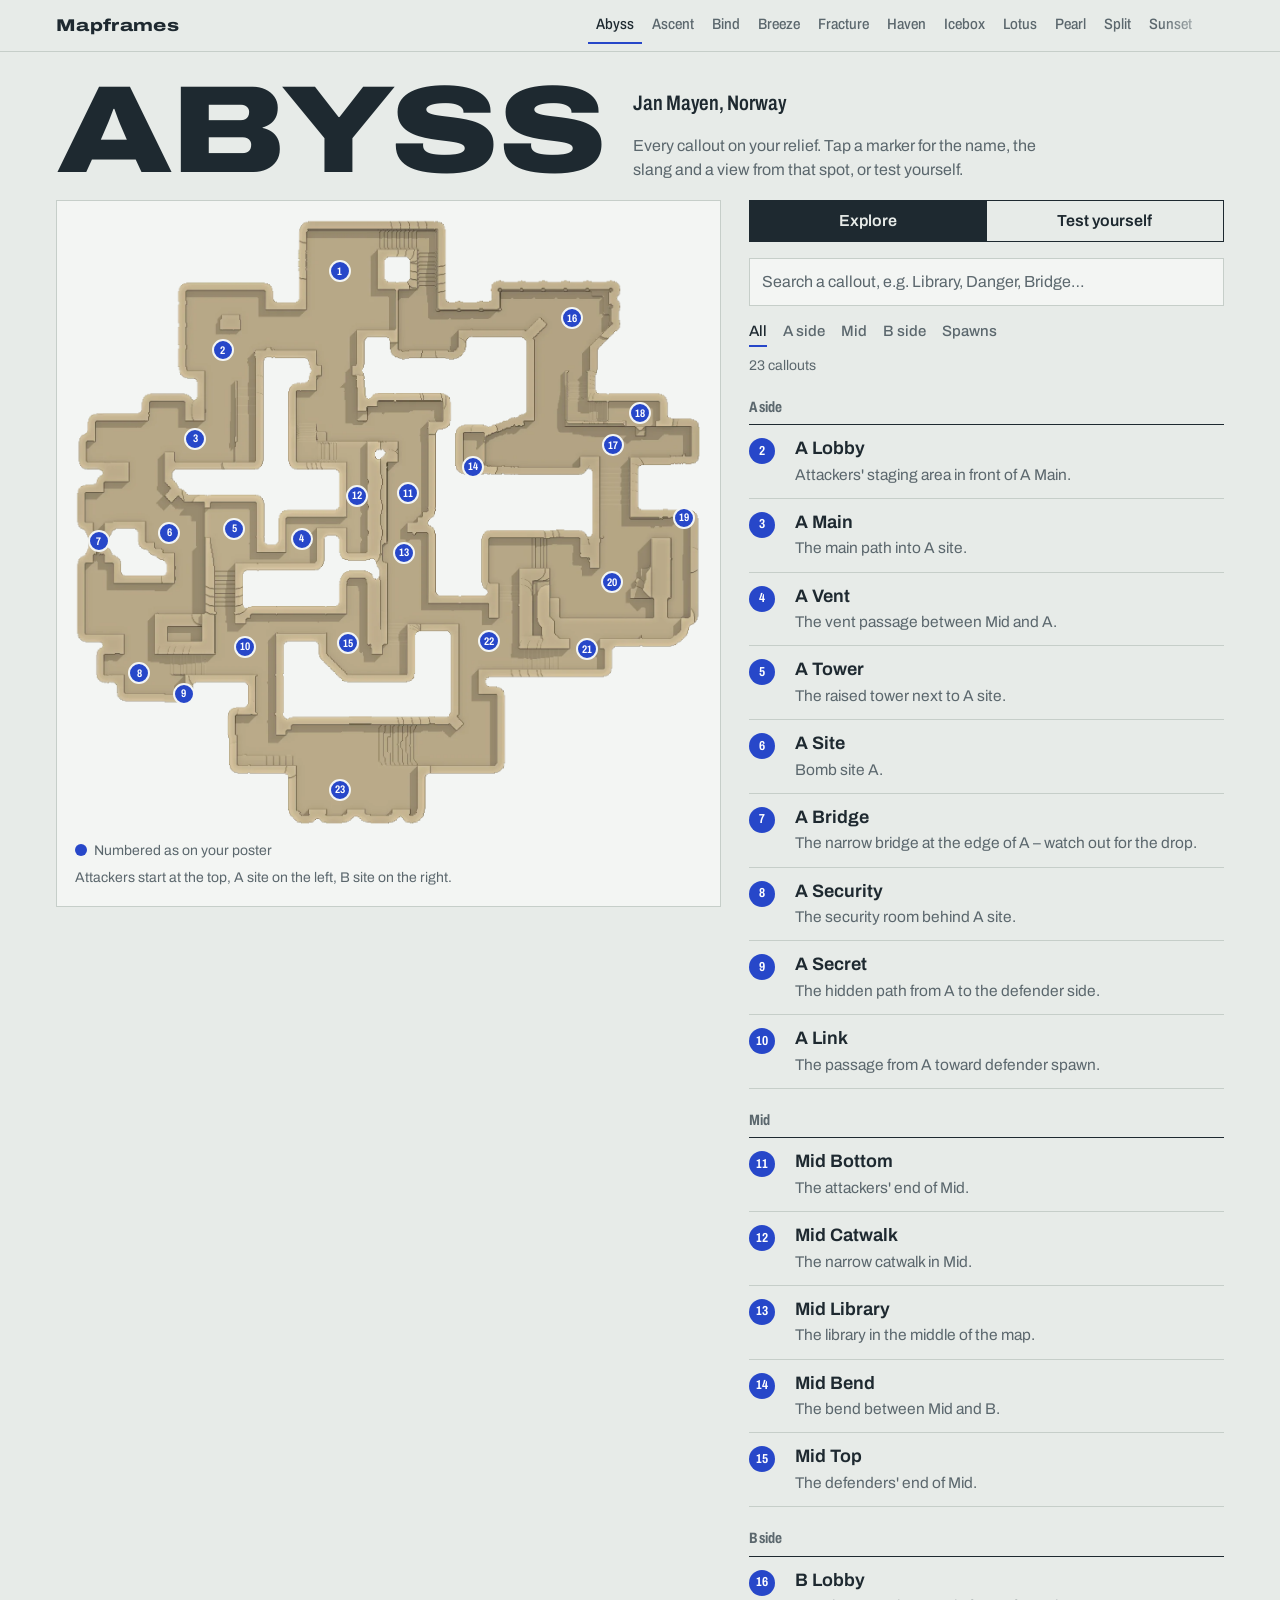
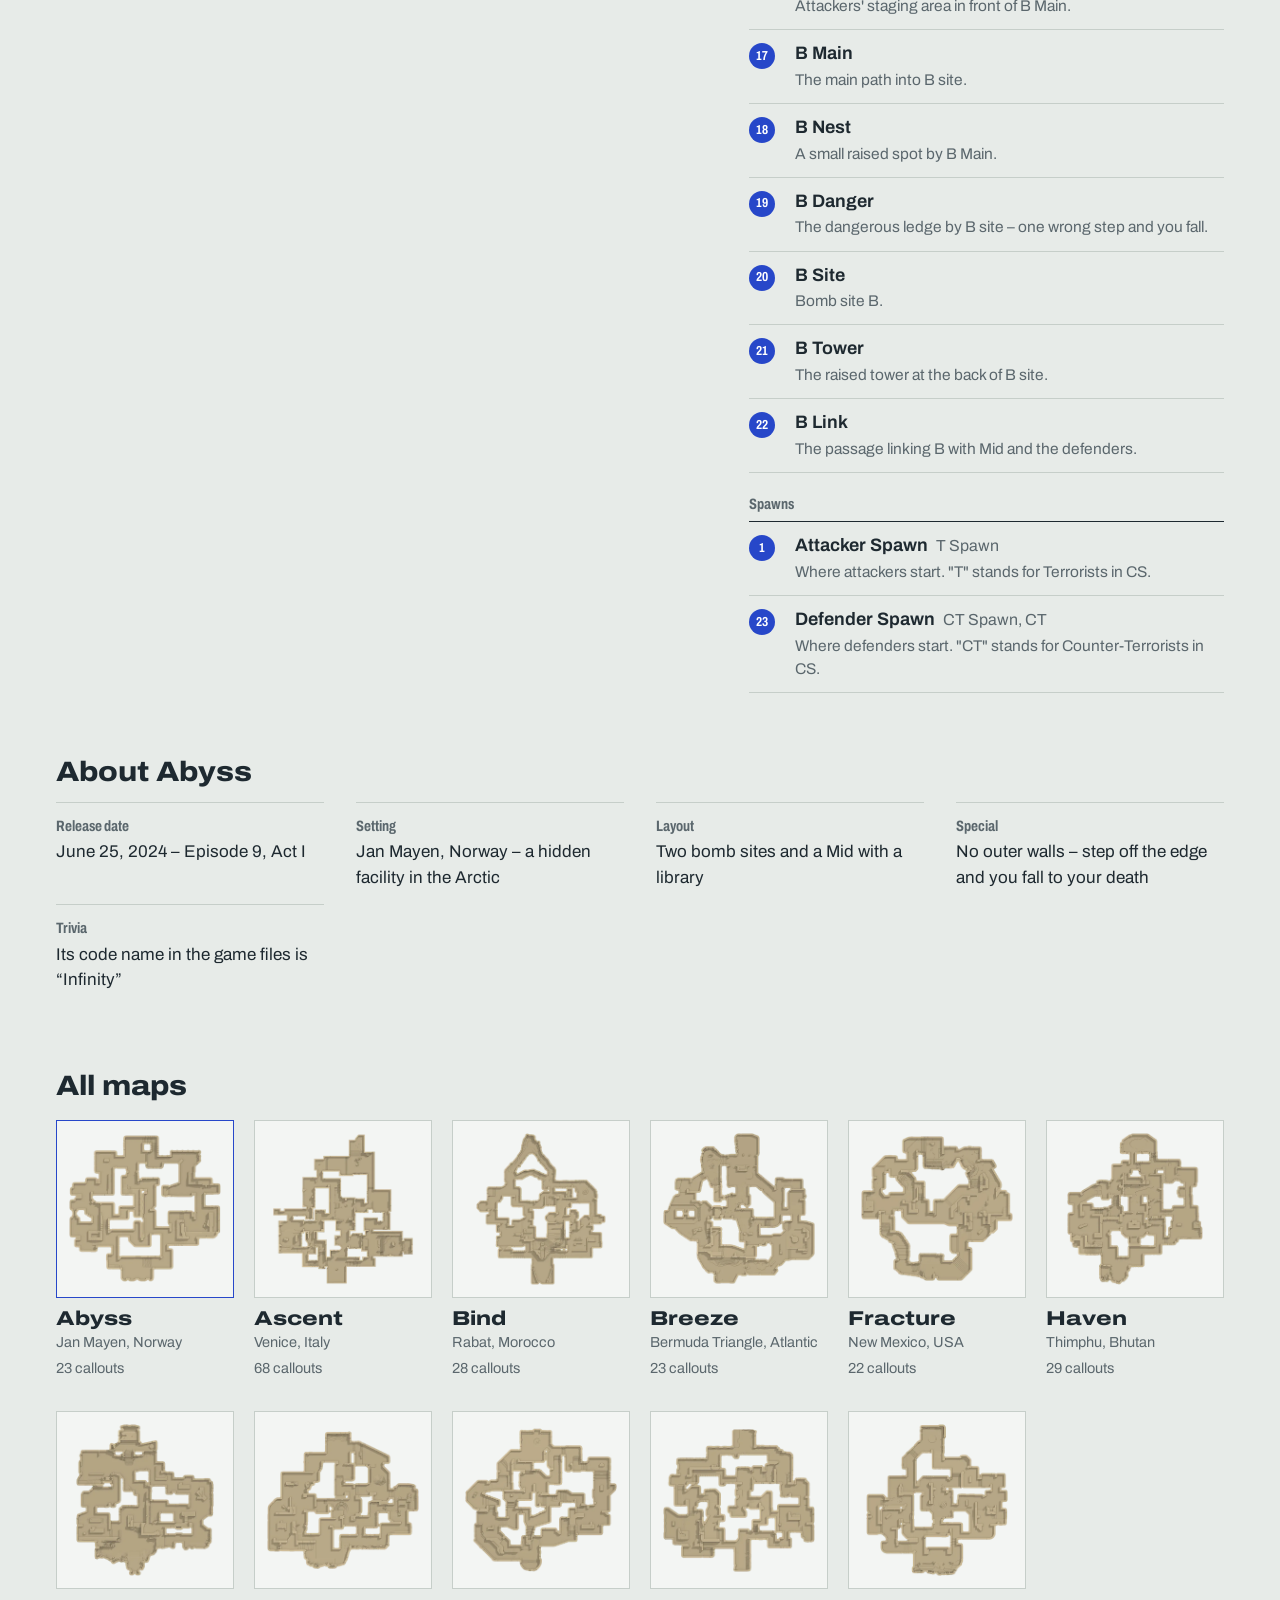
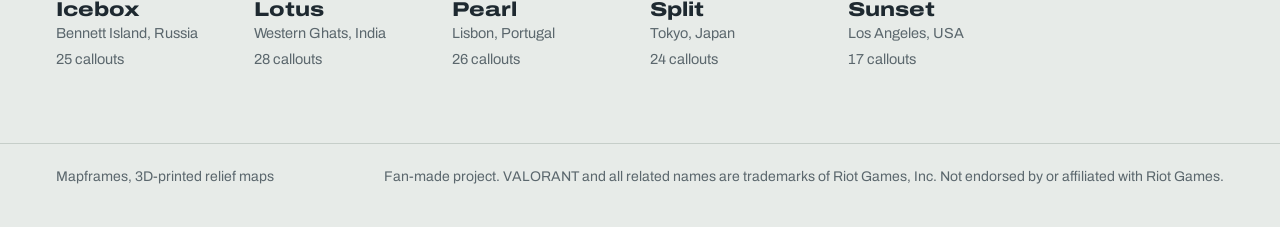
==== abyss/index.html @ 6ae39a33 "Redesign site: lit relief renders, numbered markers, test-yourself quiz, self-hosted font Co-Authore" ====
<!doctype html>
<html lang="en">
<head>
<meta charset="utf-8">
<meta name="viewport" content="width=device-width,initial-scale=1">
<title>Abyss callouts – Mapframes</title>
<meta name="description" content="Every Abyss callout on your relief map: official names, player slang, where each spot is, and a quiz to test yourself.">
<meta name="theme-color" content="#e7ebe8" media="(prefers-color-scheme: light)">
<meta name="theme-color" content="#131b20" media="(prefers-color-scheme: dark)">
<link rel="preload" href="../assets/archivo.woff2" as="font" type="font/woff2" crossorigin>
<link rel="stylesheet" href="../assets/site.css">
</head>
<body><header class="bar"><div class="wrap"><a class="brand" href="../">Mapframes</a><nav class="maplinks" aria-label="Maps"><a href="../abyss/" aria-current="page">Abyss</a><a href="../ascent/">Ascent</a><a href="../bind/">Bind</a><a href="../breeze/">Breeze</a><a href="../fracture/">Fracture</a><a href="../haven/">Haven</a><a href="../icebox/">Icebox</a><a href="../lotus/">Lotus</a><a href="../pearl/">Pearl</a><a href="../split/">Split</a><a href="../sunset/">Sunset</a></nav></div></header>
<main>
<div class="head wrap">
  <h1 class="name" style="--k:1.000">ABYSS</h1>
  <p class="place">Jan Mayen, Norway</p>
  <p class="lead">Every callout on your relief. Tap a marker for the name, the slang and a view from that spot, or test yourself.</p>
</div>
<section class="board wrap" id="board" aria-label="Callouts">
  <figure class="sheet">
    <div class="map" id="map" style="--ar:1441/1396;--r:1.0322"><img src="../assets/abyss-relief.webp" width="1441" height="1396" alt="Top view of the Abyss relief"><div class="tip" id="tip" aria-hidden="true"></div></div>
    <figcaption class="key"><span><i></i>Numbered as on your poster</span><span class="orient">Attackers start at the top, A site on the left, B site on the right.</span></figcaption>
  </figure>
  <div class="panel">
    <div class="modes" role="tablist" aria-label="Mode"><button role="tab" data-mode="explore" aria-selected="true">Explore</button><button role="tab" data-mode="quiz" aria-selected="false">Test yourself</button></div>
    <div id="explore">
      <label class="sr" for="q">Search callouts</label>
      <input class="search" id="q" type="search" placeholder="Search a callout, e.g. Library, Danger, Bridge…" autocomplete="off">
      <div class="filters" id="filters" aria-label="Show"><button data-f="all" aria-pressed="true">All</button><button data-f="A" aria-pressed="false">A side</button><button data-f="Mid" aria-pressed="false">Mid</button><button data-f="B" aria-pressed="false">B side</button><button data-f="Spawns" aria-pressed="false">Spawns</button></div>
      <p class="count" id="count" aria-live="polite"></p>
      <div class="list" id="list"></div>
    </div>
    <div id="quiz" hidden>
      
      <div class="quiz-card" aria-live="polite">
        <p class="q-progress" id="q-progress"></p>
        <p class="q-ask" id="q-ask">Where is</p>
        <p class="q-name" id="q-name"></p>
        <p class="q-hint" id="q-hint"></p>
        <p class="q-feedback" id="q-feedback"></p>
        <div class="q-actions"><button class="btn" id="q-next" hidden>Next callout</button><button class="btn" id="q-again" hidden>Play again</button><button class="btn ghost" id="q-explore">Back to the map</button></div>
      </div>
    </div>
  </div>
</section>
<section class="about wrap"><h2>About Abyss</h2><dl class="facts"><div><dt>Release date</dt><dd>June 25, 2024 – Episode 9, Act I</dd></div><div><dt>Setting</dt><dd>Jan Mayen, Norway – a hidden facility in the Arctic</dd></div><div><dt>Layout</dt><dd>Two bomb sites and a Mid with a library</dd></div><div><dt>Special</dt><dd>No outer walls – step off the edge and you fall to your death</dd></div><div><dt>Trivia</dt><dd>Its code name in the game files is “Infinity”</dd></div></dl></section>
<section class="more wrap"><h2>All maps</h2><div class="tiles"><a class="tile" href="./" aria-current="page"><span class="im"><img src="../assets/abyss-thumb.webp" alt="" loading="lazy"></span><b>Abyss</b><span>Jan Mayen, Norway</span><span>23 callouts</span></a><a class="tile" href="../ascent/"><span class="im"><img src="../assets/ascent-thumb.webp" alt="" loading="lazy"></span><b>Ascent</b><span>Venice, Italy</span><span>68 callouts</span></a><a class="tile" href="../bind/"><span class="im"><img src="../assets/bind-thumb.webp" alt="" loading="lazy"></span><b>Bind</b><span>Rabat, Morocco</span><span>28 callouts</span></a><a class="tile" href="../breeze/"><span class="im"><img src="../assets/breeze-thumb.webp" alt="" loading="lazy"></span><b>Breeze</b><span>Bermuda Triangle, Atlantic</span><span>23 callouts</span></a><a class="tile" href="../fracture/"><span class="im"><img src="../assets/fracture-thumb.webp" alt="" loading="lazy"></span><b>Fracture</b><span>New Mexico, USA</span><span>22 callouts</span></a><a class="tile" href="../haven/"><span class="im"><img src="../assets/haven-thumb.webp" alt="" loading="lazy"></span><b>Haven</b><span>Thimphu, Bhutan</span><span>29 callouts</span></a><a class="tile" href="../icebox/"><span class="im"><img src="../assets/icebox-thumb.webp" alt="" loading="lazy"></span><b>Icebox</b><span>Bennett Island, Russia</span><span>25 callouts</span></a><a class="tile" href="../lotus/"><span class="im"><img src="../assets/lotus-thumb.webp" alt="" loading="lazy"></span><b>Lotus</b><span>Western Ghats, India</span><span>28 callouts</span></a><a class="tile" href="../pearl/"><span class="im"><img src="../assets/pearl-thumb.webp" alt="" loading="lazy"></span><b>Pearl</b><span>Lisbon, Portugal</span><span>26 callouts</span></a><a class="tile" href="../split/"><span class="im"><img src="../assets/split-thumb.webp" alt="" loading="lazy"></span><b>Split</b><span>Tokyo, Japan</span><span>24 callouts</span></a><a class="tile" href="../sunset/"><span class="im"><img src="../assets/sunset-thumb.webp" alt="" loading="lazy"></span><b>Sunset</b><span>Los Angeles, USA</span><span>17 callouts</span></a></div></section>
</main>
<footer><div class="wrap"><span>Mapframes, 3D-printed relief maps</span><span>Fan-made project. VALORANT and all related names are trademarks of Riot Games, Inc. Not endorsed by or affiliated with Riot Games.</span></div></footer>
<script type="application/json" id="data">{"slug": "abyss", "name": "Abyss", "groups": {"A": "A side", "Mid": "Mid", "B": "B side", "Spawns": "Spawns"}, "callouts": [{"n": "Attacker Spawn", "a": "T Spawn", "d": "Where attackers start. \"T\" stands for Terrorists in CS.", "note": "", "g": "Spawns", "p": 1, "x": 42.22, "y": 8.68, "o": 1, "img": "attacker-spawn", "px": [0.5, 0.5822]}, {"n": "A Lobby", "a": "", "d": "Attackers' staging area in front of A Main.", "note": "", "g": "A", "p": 2, "x": 23.55, "y": 21.69, "o": 1, "img": "a-lobby", "px": [0.5, 0.5658]}, {"n": "A Main", "a": "", "d": "The main path into A site.", "note": "", "g": "A", "p": 3, "x": 19.2, "y": 36.2, "o": 1, "img": "a-main", "px": [0.5, 0.5822]}, {"n": "A Vent", "a": "", "d": "The vent passage between Mid and A.", "note": "", "g": "A", "p": 4, "x": 36.16, "y": 52.72, "o": 1}, {"n": "A Tower", "a": "", "d": "The raised tower next to A site.", "note": "", "g": "A", "p": 5, "x": 25.37, "y": 51.09, "o": 1, "img": "a-tower", "px": [0.5, 0.6096]}, {"n": "A Site", "a": "", "d": "Bomb site A.", "note": "", "g": "A", "p": 6, "x": 15.07, "y": 51.72, "o": 1, "img": "a-site", "px": [0.5, 0.5822]}, {"n": "A Bridge", "a": "", "d": "The narrow bridge at the edge of A – watch out for the drop.", "note": "", "g": "A", "p": 7, "x": 3.8, "y": 53.1, "o": 1, "img": "a-bridge", "px": [0.5, 0.5658]}, {"n": "A Security", "a": "", "d": "The security room behind A site.", "note": "", "g": "A", "p": 8, "x": 10.22, "y": 74.86, "o": 1, "img": "a-security", "px": [0.5, 0.5822]}, {"n": "A Secret", "a": "", "d": "The hidden path from A to the defender side.", "note": "", "g": "A", "p": 9, "x": 17.38, "y": 78.24, "o": 1, "img": "a-secret", "px": [0.5, 0.5658]}, {"n": "A Link", "a": "", "d": "The passage from A toward defender spawn.", "note": "", "g": "A", "p": 10, "x": 27.19, "y": 70.48, "o": 1, "img": "a-link", "px": [0.5, 0.5822]}, {"n": "Mid Bottom", "a": "", "d": "The attackers' end of Mid.", "note": "", "g": "Mid", "p": 11, "x": 53.13, "y": 45.21, "o": 1, "img": "mid-bottom", "px": [0.5, 0.5822]}, {"n": "Mid Catwalk", "a": "", "d": "The narrow catwalk in Mid.", "note": "", "g": "Mid", "p": 12, "x": 45.01, "y": 45.59, "o": 1, "img": "mid-catwalk", "px": [0.5, 0.5822]}, {"n": "Mid Library", "a": "", "d": "The library in the middle of the map.", "note": "", "g": "Mid", "p": 13, "x": 52.53, "y": 54.97, "o": 1, "img": "mid-library", "px": [0.5, 0.5822]}, {"n": "Mid Bend", "a": "", "d": "The bend between Mid and B.", "note": "", "g": "Mid", "p": 14, "x": 63.55, "y": 40.83, "o": 1, "img": "mid-bend", "px": [0.5, 0.5822]}, {"n": "Mid Top", "a": "", "d": "The defenders' end of Mid.", "note": "", "g": "Mid", "p": 15, "x": 43.55, "y": 69.86, "o": 1, "img": "mid-top", "px": [0.5, 0.5822]}, {"n": "B Lobby", "a": "", "d": "Attackers' staging area in front of B Main.", "note": "", "g": "B", "p": 16, "x": 79.31, "y": 16.43, "o": 1, "img": "b-lobby", "px": [0.5, 0.5822]}, {"n": "B Main", "a": "", "d": "The main path into B site.", "note": "", "g": "B", "p": 17, "x": 85.86, "y": 37.33, "o": 1, "img": "b-main", "px": [0.5, 0.5822]}, {"n": "B Nest", "a": "", "d": "A small raised spot by B Main.", "note": "", "g": "B", "p": 18, "x": 90.1, "y": 32.07, "o": 1, "img": "b-nest", "px": [0.5, 0.6096]}, {"n": "B Danger", "a": "", "d": "The dangerous ledge by B site – one wrong step and you fall.", "note": "", "g": "B", "p": 19, "x": 97.13, "y": 49.21, "o": 1, "img": "b-danger", "px": [0.5, 0.5823]}, {"n": "B Site", "a": "", "d": "Bomb site B.", "note": "", "g": "B", "p": 20, "x": 85.62, "y": 59.85, "o": 1, "img": "b-site", "px": [0.5, 0.6096]}, {"n": "B Tower", "a": "", "d": "The raised tower at the back of B site.", "note": "", "g": "B", "p": 21, "x": 81.62, "y": 70.86, "o": 1, "img": "b-tower", "px": [0.5, 0.6096]}, {"n": "B Link", "a": "", "d": "The passage linking B with Mid and the defenders.", "note": "", "g": "B", "p": 22, "x": 65.98, "y": 69.61, "o": 1, "img": "b-link", "px": [0.5, 0.5822]}, {"n": "Defender Spawn", "a": "CT Spawn, CT", "d": "Where defenders start. \"CT\" stands for Counter-Terrorists in CS.", "note": "", "g": "Spawns", "p": 23, "x": 42.22, "y": 94.01, "o": 1, "img": "defender-spawn", "px": [0.5, 0.5822]}]}</script>
<script src="../assets/map.js"></script>
</body>
</html>
---- assets/site.css ----
@font-face{font-family:"Archivo";src:url(archivo.woff2) format("woff2");font-weight:100 900;font-stretch:62% 125%;font-display:swap;unicode-range:U+0000-00FF,U+0131,U+0152-0153,U+02BB-02BC,U+02C6,U+02DA,U+02DC,U+0304,U+0308,U+0329,U+2000-206F,U+20AC,U+2122,U+2191,U+2193,U+2212,U+2215,U+FEFF,U+FFFD}
@font-face{font-family:"Archivo";src:url(archivo-ext.woff2) format("woff2");font-weight:100 900;font-stretch:62% 125%;font-display:swap;unicode-range:U+0100-02BA,U+02BD-02C5,U+02C7-02CC,U+02CE-02D7,U+02DD-02FF,U+0304,U+0308,U+0329,U+1D00-1DBF,U+1E00-1E9F,U+1EF2-1EFF,U+2020,U+20A0-20AB,U+20AD-20C0,U+2113,U+2C60-2C7F,U+A720-A7FF}

/* Drafting film, ink and a surveyor's blue pencil. The relief itself brings the sand. */
:root{
  --film:#e7ebe8; --sheet:#f3f5f3; --ink:#1e2930; --graphite:#5b676d; --rule:#c6cec9;
  --survey:#2747c9; --survey-ink:#ffffff; --survey-soft:#dfe5fb;
  --hit:#1d7a52; --miss:#b33a26;
  --bar:52px; --wrap:1200px;
  color-scheme:light;
}
@media (prefers-color-scheme:dark){
  :root{--film:#131b20; --sheet:#1a242a; --ink:#e4e9e6; --graphite:#97a3a8; --rule:#2c3a41;
    --survey:#8ea2ff; --survey-ink:#0f1730; --survey-soft:#1f2b52; --hit:#5ccf98; --miss:#ff8a73; color-scheme:dark}
}
*{box-sizing:border-box}
html{-webkit-text-size-adjust:100%}
body{margin:0;background:var(--film);color:var(--ink);font:400 17px/1.5 "Archivo",system-ui,sans-serif;font-stretch:100%;-webkit-font-smoothing:antialiased}
a{color:inherit}
img{max-width:100%}
.wrap{max-width:var(--wrap);margin:0 auto;padding:0 16px}
:focus-visible{outline:2px solid var(--survey);outline-offset:2px}
.sr{position:absolute;width:1px;height:1px;overflow:hidden;clip:rect(0 0 0 0);white-space:nowrap}

/* bar */
.bar{position:sticky;top:0;z-index:30;height:var(--bar);background:var(--film);border-bottom:1px solid var(--rule)}
.bar .wrap{height:100%;display:flex;align-items:center;gap:20px}
.brand{font-weight:800;font-stretch:125%;font-size:17px;letter-spacing:.02em;text-decoration:none;white-space:nowrap}
.maplinks{display:flex;gap:2px;overflow-x:auto;scrollbar-width:none;margin-left:auto;-webkit-mask-image:linear-gradient(90deg,#000 90%,transparent);mask-image:linear-gradient(90deg,#000 90%,transparent);padding-right:24px}
.maplinks::-webkit-scrollbar{display:none}
.maplinks a{font-size:15px;font-stretch:87%;font-weight:500;padding:6px 8px;text-decoration:none;white-space:nowrap;color:var(--graphite);border-bottom:2px solid transparent}
.maplinks a:hover{color:var(--ink)}
.maplinks a[aria-current]{color:var(--ink);border-bottom-color:var(--survey)}

/* map page head */
.head{padding:28px 16px 18px;display:grid;grid-template-columns:auto 1fr;align-items:end;column-gap:28px;row-gap:6px}
.name{grid-row:span 2;margin:0;font-weight:850;font-stretch:125%;font-size:calc(clamp(52px,10vw,124px) * var(--k,1));line-height:.82;letter-spacing:-.015em}
.place{margin:0;font-stretch:75%;font-weight:600;font-size:21px;line-height:1.1}
.lead{margin:0;color:var(--graphite);max-width:46ch;font-size:16px}

/* board: sheet with the relief + panel */
.board{display:grid;grid-template-columns:minmax(0,7fr) minmax(0,5fr);gap:28px;align-items:start}
.sheet{position:sticky;top:calc(var(--bar) + 12px);margin:0;background:var(--sheet);border:1px solid var(--rule);padding:18px}
.map{--mh:calc(100vh - var(--bar) - 110px);position:relative;margin:0 auto;aspect-ratio:var(--ar);width:min(100%,calc(var(--mh) * var(--r)))}
.map img{display:block;width:100%;height:100%}
.mk{position:absolute;transform:translate(-50%,-50%);width:22px;height:22px;padding:0;border-radius:50%;border:2px solid var(--sheet);background:var(--survey);color:var(--survey-ink);font:700 11px/1 "Archivo",sans-serif;font-stretch:75%;cursor:pointer;display:grid;place-items:center}
.mk.x{width:12px;height:12px;background:var(--sheet);border:2.5px solid var(--ink)}
.mk.dim{opacity:.2}
.mk.sel{z-index:3;width:30px;height:30px;font-size:14px;box-shadow:0 0 0 4px color-mix(in srgb,var(--survey) 30%,transparent)}
.mk.x.sel{width:18px;height:18px;border-color:var(--survey)}
.mk.hit{z-index:3;background:var(--hit);border-color:var(--sheet);box-shadow:0 0 0 5px color-mix(in srgb,var(--hit) 35%,transparent)}
.mk.miss{z-index:3;background:var(--miss);border-color:var(--sheet)}
.board.quiz .mk{color:transparent}
.board.quiz .mk.hit,.board.quiz .mk.miss{color:var(--survey-ink)}
.tip{position:absolute;z-index:4;transform:translate(-50%,calc(-100% - 18px));background:var(--ink);color:var(--film);font-weight:600;font-size:14px;font-stretch:87%;line-height:1;padding:7px 9px;white-space:nowrap;pointer-events:none;display:none}
.board.quiz .tip{display:none!important}
.key{display:flex;flex-wrap:wrap;gap:6px 18px;margin-top:14px;font-size:14px;color:var(--graphite)}
.key i{display:inline-block;width:12px;height:12px;border-radius:50%;background:var(--survey);margin-right:7px;vertical-align:-1px}
.key i.x{width:10px;height:10px;background:transparent;border:2px solid var(--ink)}
.key .orient{flex-basis:100%}

/* load moment: markers are placed one after another, once */
@media (prefers-reduced-motion:no-preference){
  .map.placing .mk{animation:place .32s cubic-bezier(.2,.9,.3,1.3) both;animation-delay:calc(var(--i) * 18ms)}
  @keyframes place{from{opacity:0;transform:translate(-50%,-50%) scale(.2)}}
}

/* panel */
.modes{display:grid;grid-template-columns:1fr 1fr;border:1px solid var(--ink);margin-bottom:16px}
.modes button{font:600 16px/1 "Archivo",sans-serif;padding:12px 10px;border:0;background:transparent;color:var(--ink);cursor:pointer}
.modes button[aria-selected="true"]{background:var(--ink);color:var(--film)}
.search{width:100%;font:inherit;font-size:16px;padding:11px 12px;border:1px solid var(--rule);background:var(--sheet);color:var(--ink);border-radius:0}
.search::placeholder{color:var(--graphite)}
.filters{display:flex;flex-wrap:wrap;gap:6px 16px;margin:12px 0 4px}
.filters button{font:500 15px/1 "Archivo",sans-serif;padding:6px 0;border:0;border-bottom:2px solid transparent;background:none;color:var(--graphite);cursor:pointer}
.filters button[aria-pressed="true"]{color:var(--ink);border-bottom-color:var(--survey)}
.count{font-size:14px;color:var(--graphite);margin:8px 0 0}
.list{margin-top:6px}
.grp{font-stretch:75%;font-weight:700;font-size:15px;color:var(--graphite);margin:20px 0 0;padding-bottom:6px;border-bottom:1px solid var(--ink)}
.row{display:grid;grid-template-columns:34px 1fr;gap:12px;padding:12px 4px 12px 0;border-bottom:1px solid var(--rule);cursor:pointer;scroll-margin-top:calc(var(--bar) + 16px)}
.row:hover .nm{text-decoration:underline;text-decoration-thickness:1px;text-underline-offset:3px}
.row.sel{background:var(--survey-soft);margin:0 -10px;padding-left:10px;padding-right:10px;grid-template-columns:34px 1fr}
.num{width:26px;height:26px;border-radius:50%;display:grid;place-items:center;font:700 13px/1 "Archivo",sans-serif;font-stretch:75%;background:var(--survey);color:var(--survey-ink);margin-top:1px}
.num.x{background:transparent;border:2px solid var(--graphite);width:14px;height:14px;margin:6px 0 0 6px}
.nm{margin:0;font-size:18px;font-weight:650;line-height:1.25}
.al{font-weight:400;color:var(--graphite);font-size:16px;margin-left:8px}
.ds{margin:3px 0 0;color:var(--graphite);font-size:15.5px;max-width:60ch}
.who{margin:4px 0 0;font-size:13.5px;color:var(--graphite);font-style:italic}
.nt{margin:4px 0 0;font-size:14px;font-weight:600;color:var(--survey)}
.ph{margin:12px 0 4px}
.phi{position:relative;aspect-ratio:16/9;background:var(--rule);overflow:hidden}
.phi img{display:block;width:100%;height:100%;object-fit:cover}
.pin{position:absolute;width:20px;height:20px;transform:translate(-50%,-50%);border-radius:50%;border:3px solid #fff;background:var(--survey);box-shadow:0 0 0 2px rgba(0,0,0,.35)}
.ph figcaption{font-size:13.5px;color:var(--graphite);margin-top:6px}
.empty{color:var(--graphite);padding:18px 0}

/* quiz */
.quiz-card{border-top:1px solid var(--ink);padding-top:18px}
.q-progress{font-size:14px;color:var(--graphite);margin:0}
.q-ask{margin:6px 0 4px;font-size:15px;color:var(--graphite)}
.q-name{margin:0;font-weight:800;font-stretch:112%;font-size:clamp(30px,4vw,42px);line-height:1.05}
.q-hint{margin:6px 0 0;font-size:15px;color:var(--graphite)}
.q-feedback{min-height:48px;margin:16px 0 0;font-size:17px;font-weight:600}
.q-feedback.q-ok{color:var(--hit)}
.q-feedback.q-miss{color:var(--miss)}
.q-actions{display:flex;flex-wrap:wrap;gap:10px;margin-top:12px}
.btn{font:600 16px/1 "Archivo",sans-serif;padding:12px 18px;border:1px solid var(--ink);background:var(--ink);color:var(--film);cursor:pointer}
.btn.ghost{background:transparent;color:var(--ink)}
.q-pool{display:flex;gap:16px;flex-wrap:wrap;margin:0 0 16px;font-size:15px}
.q-pool label{display:flex;gap:6px;align-items:center;cursor:pointer}
.q-pool input{accent-color:var(--survey)}

/* about + tiles */
h2{font-weight:800;font-stretch:112%;font-size:28px;line-height:1.1;margin:0 0 14px}
.about{margin-top:64px}
.facts{display:grid;grid-template-columns:repeat(auto-fit,minmax(260px,1fr));gap:0 32px;margin:0}
.facts div{border-top:1px solid var(--rule);padding:12px 0 14px}
.facts dt{font-stretch:75%;font-weight:700;font-size:15px;color:var(--graphite)}
.facts dd{margin:2px 0 0;font-size:17px}
.more{margin-top:64px}
.tiles{display:grid;grid-template-columns:repeat(auto-fill,minmax(170px,1fr));gap:28px 20px}
.tile{text-decoration:none;display:block}
.tile .im{display:block;aspect-ratio:1;overflow:hidden;background:var(--sheet);border:1px solid var(--rule);padding:12px}
.tile img{display:block;width:100%;height:100%;object-fit:contain}
.tile b{display:block;margin-top:10px;font-weight:800;font-stretch:125%;font-size:20px;line-height:1}
.tile span{display:block;font-size:14.5px;color:var(--graphite);margin-top:4px}
.tile:hover b{text-decoration:underline;text-decoration-thickness:2px;text-underline-offset:4px;text-decoration-color:var(--survey)}
.tile[aria-current] .im{border-color:var(--survey)}

/* home */
.intro{padding:56px 16px 36px;max-width:var(--wrap);margin:0 auto}
.intro h1{margin:0;font-weight:850;font-stretch:125%;font-size:clamp(40px,6.4vw,84px);line-height:.9;letter-spacing:-.02em;max-width:15ch}
.intro p{margin:20px 0 0;max-width:52ch;color:var(--graphite);font-size:18px}
.home-tiles{grid-template-columns:repeat(auto-fill,minmax(230px,1fr));gap:40px 24px}
.home-tiles .tile b{font-size:26px}

footer{margin-top:72px;border-top:1px solid var(--rule);padding:22px 0 40px;font-size:14px;color:var(--graphite)}
footer .wrap{display:flex;flex-wrap:wrap;gap:6px 24px;justify-content:space-between}

@media (max-width:900px){
  .head{grid-template-columns:1fr;padding-top:18px;padding-bottom:12px}
  .name{grid-row:auto;font-size:calc(clamp(40px,15vw,80px) * var(--k,1))}
  .place{font-size:19px}
  .lead{font-size:15px}
  .board{grid-template-columns:1fr;gap:0}
  .sheet{top:var(--bar);z-index:20;margin:0 -16px;padding:8px 10px;border-left:0;border-right:0}
  .map{--mh:44vh}
  .key{margin-top:6px;font-size:12.5px;justify-content:center;gap:4px 14px}
  .key .orient{display:none}
  .mk{width:18px;height:18px;font-size:9.5px;border-width:1.5px}
  .mk.x{width:10px;height:10px;border-width:2px}
  .mk.sel{width:26px;height:26px;font-size:12px}
  .panel{padding-top:14px}
  .row{scroll-margin-top:calc(var(--bar) + 44vh + 72px)}
  .about,.more{margin-top:48px}
  .tiles,.home-tiles{grid-template-columns:repeat(2,minmax(0,1fr));gap:24px 14px}
  .home-tiles .tile b,.tile b{font-size:19px}
  .intro{padding-top:32px}
}
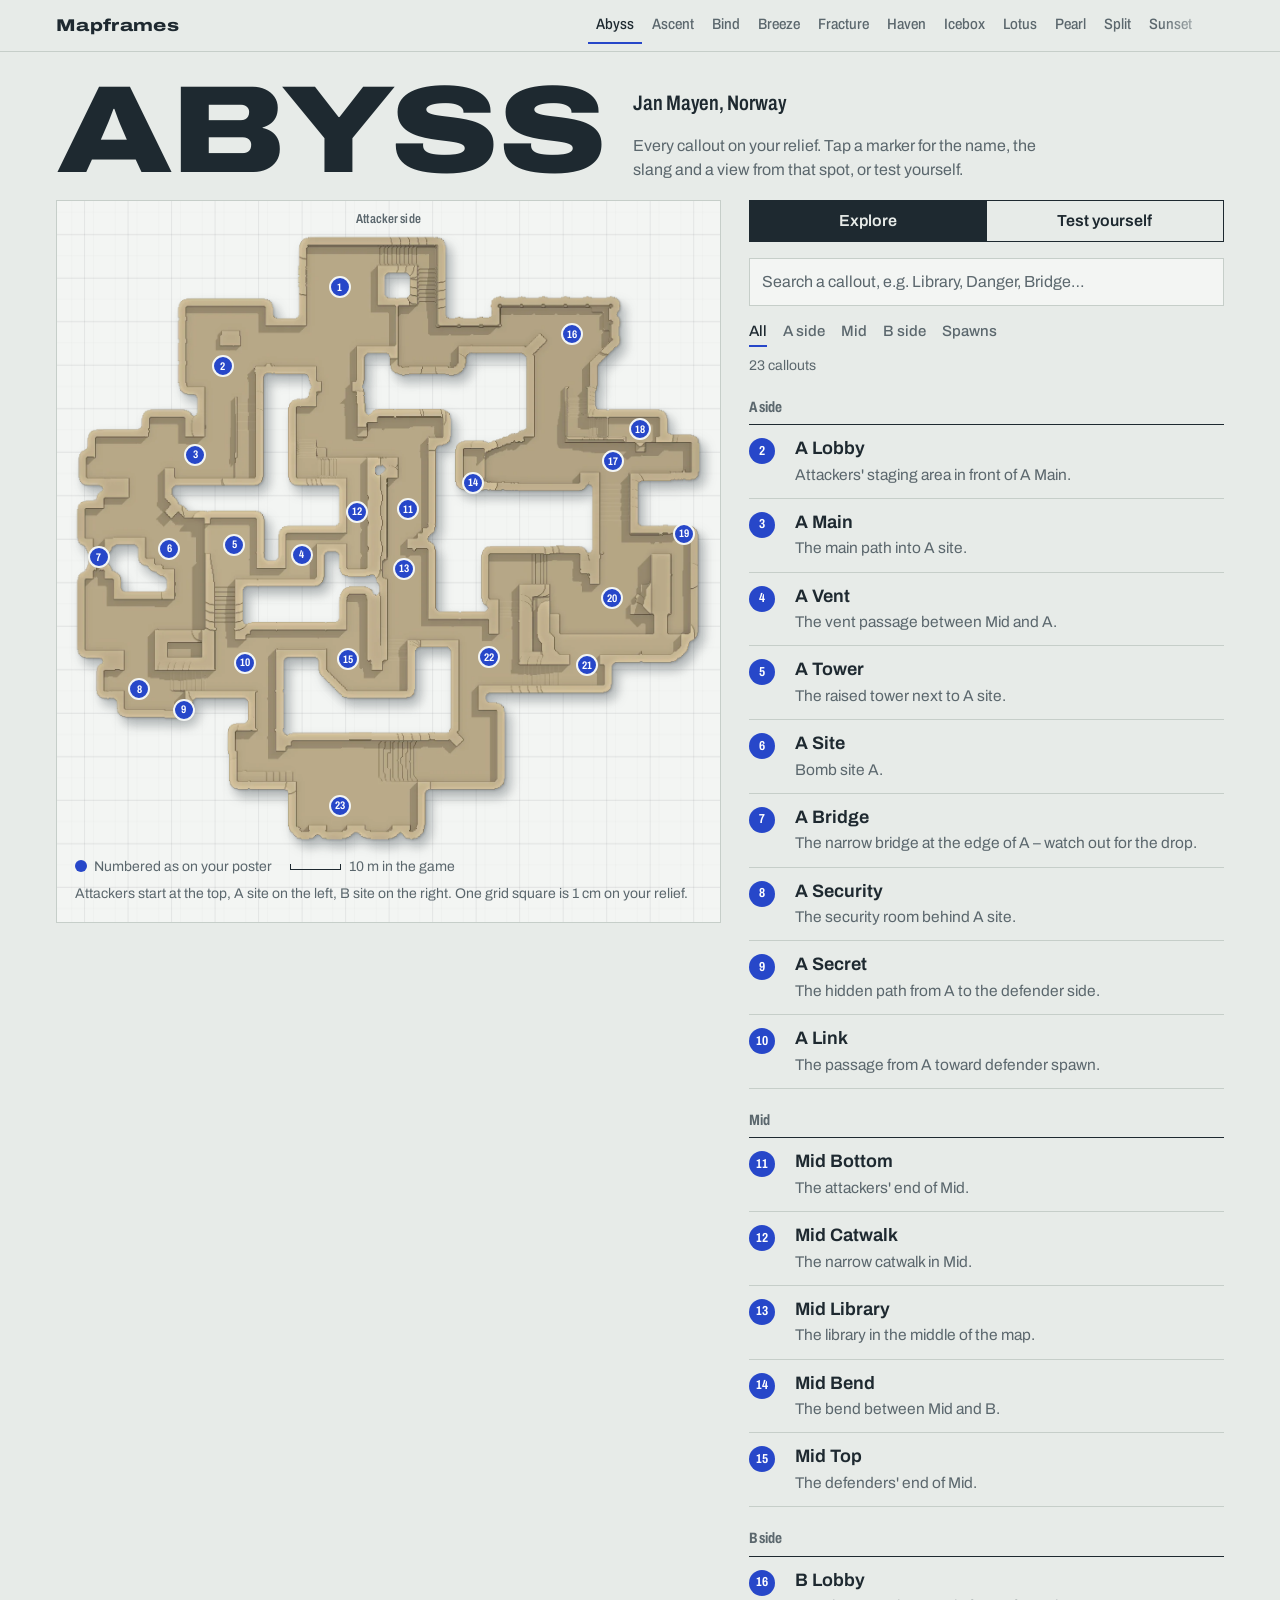
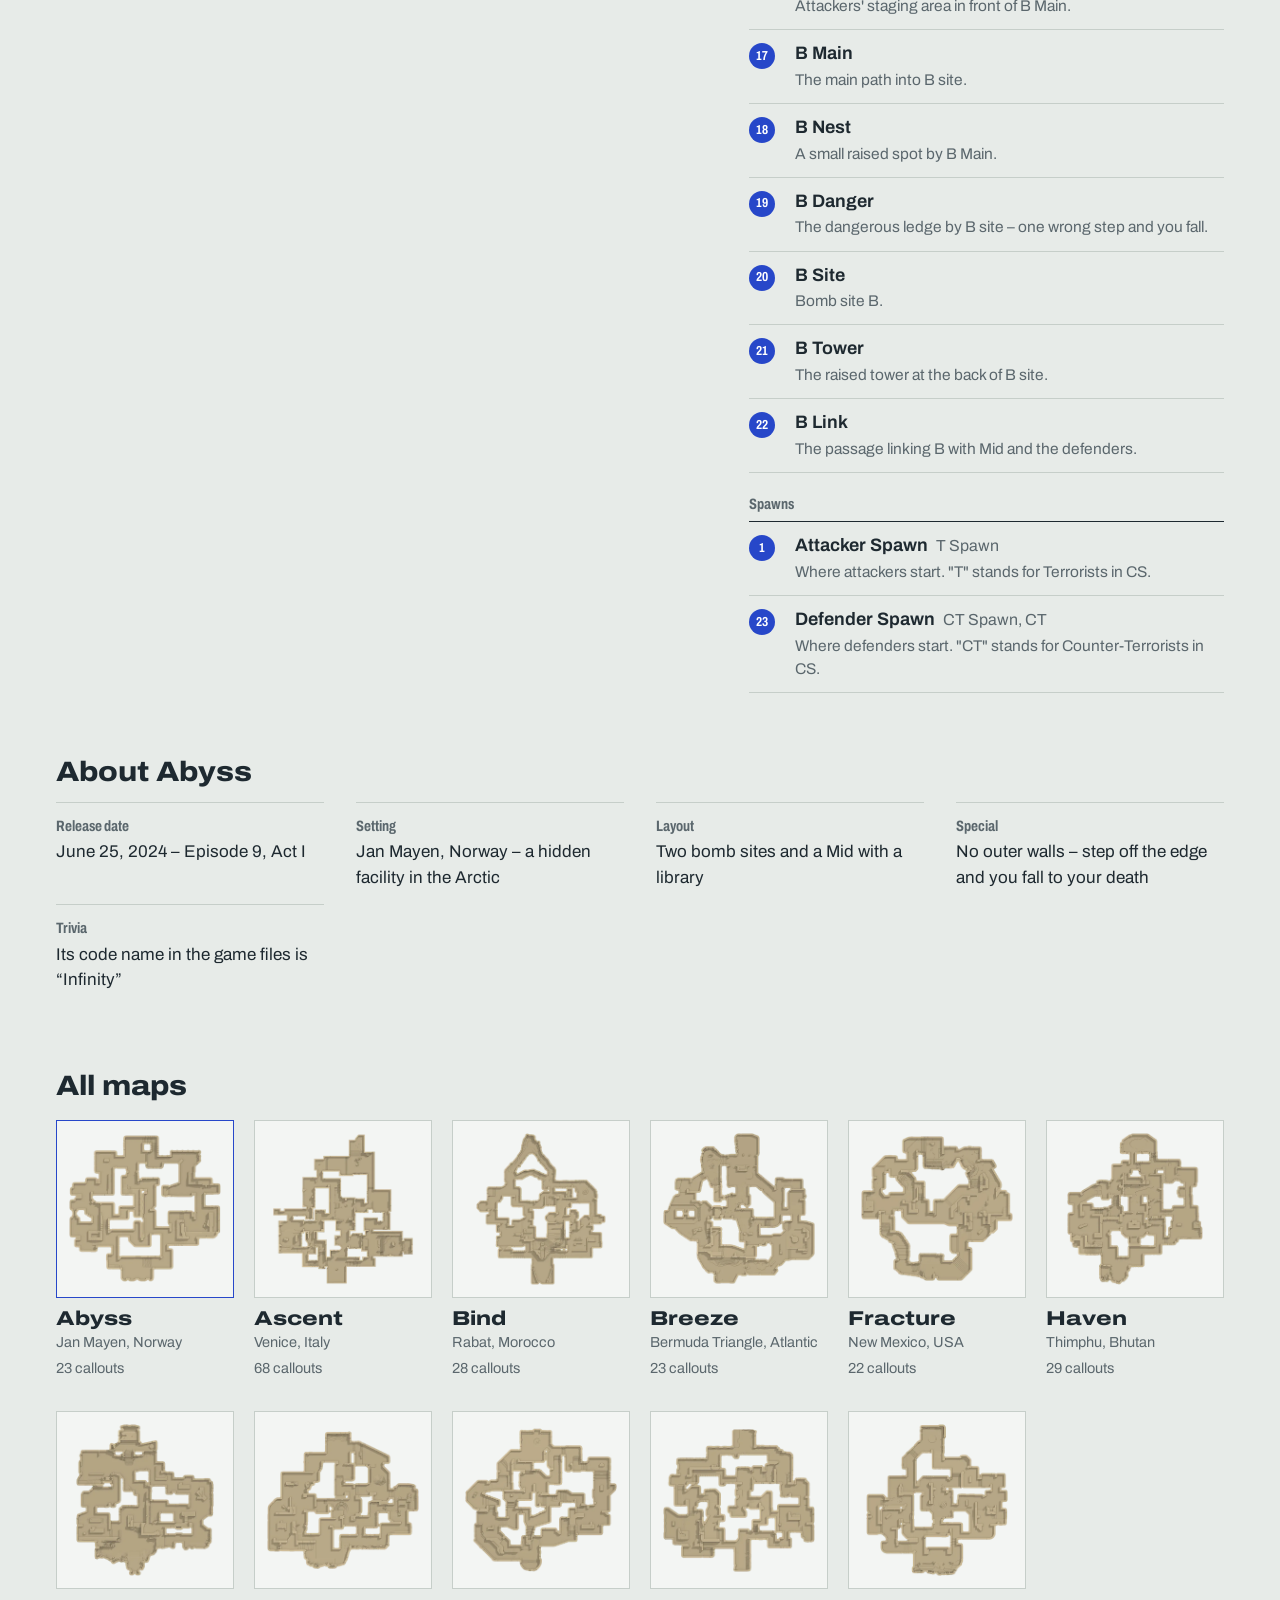
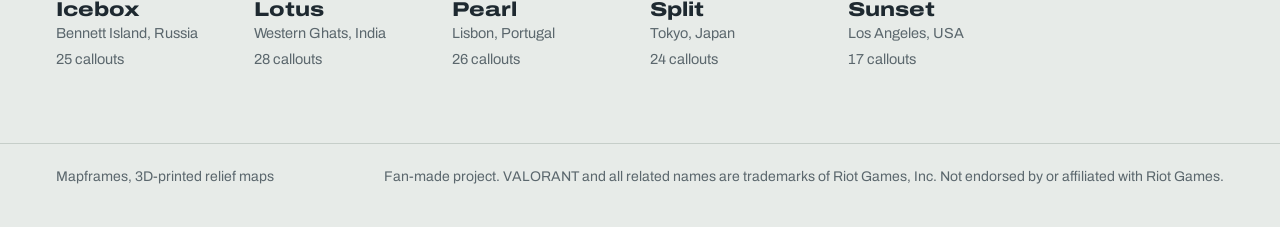
==== commit 51031650: "Relief sheet: true-scale 1 cm grid, cast shadow, side labels and 10 m scale bar Co-Authored-By: Clau" ====
--- a/abyss/index.html
+++ b/abyss/index.html
@@ -19,8 +19,8 @@
 </div>
 <section class="board wrap" id="board" aria-label="Callouts">
   <figure class="sheet">
-    <div class="map" id="map" style="--ar:1441/1396;--r:1.0322"><img src="../assets/abyss-relief.webp" width="1441" height="1396" alt="Top view of the Abyss relief"><div class="tip" id="tip" aria-hidden="true"></div></div>
-    <figcaption class="key"><span><i></i>Numbered as on your poster</span><span class="orient">Attackers start at the top, A site on the left, B site on the right.</span></figcaption>
+    <div class="map" id="map" style="--ar:1441/1396;--r:1.0322"><svg class="grid" aria-hidden="true" viewBox="-120.0 -120.0 384.1 379.6" preserveAspectRatio="none" style="left:-83.276%;top:-85.960%;width:266.551%;height:271.920%"><defs><pattern id="g5" width="5" height="5" patternUnits="userSpaceOnUse" x="2.05" y="9.80"><path d="M5 0H0V5" class="g-minor"/></pattern><pattern id="g10" width="10" height="10" patternUnits="userSpaceOnUse" x="2.05" y="9.80"><rect width="10" height="10" fill="url(#g5)"/><path d="M10 0H0V10" class="g-major"/></pattern></defs><rect x="-120.0" y="-120.0" width="384.1" height="379.6" fill="url(#g10)"/></svg><img src="../assets/abyss-relief.webp" width="1441" height="1396" alt="Top view of the Abyss relief"><div class="tip" id="tip" aria-hidden="true"></div></div>
+    <span class="side top" aria-hidden="true">Attacker side</span><span class="side bot" aria-hidden="true">Defender side</span><figcaption class="key"><span><i></i>Numbered as on your poster</span><span class="scale"><b id="bar" data-mm="11.64" data-wmm="144.1"></b>10 m in the game</span><span class="orient">Attackers start at the top, A site on the left, B site on the right. One grid square is 1 cm on your relief.</span></figcaption>
   </figure>
   <div class="panel">
     <div class="modes" role="tablist" aria-label="Mode"><button role="tab" data-mode="explore" aria-selected="true">Explore</button><button role="tab" data-mode="quiz" aria-selected="false">Test yourself</button></div>
--- a/assets/site.css
+++ b/assets/site.css
@@ -6,12 +6,12 @@
   --film:#e7ebe8; --sheet:#f3f5f3; --ink:#1e2930; --graphite:#5b676d; --rule:#c6cec9;
   --survey:#2747c9; --survey-ink:#ffffff; --survey-soft:#dfe5fb;
   --hit:#1d7a52; --miss:#b33a26;
-  --bar:52px; --wrap:1200px;
+  --bar:52px; --wrap:1200px; --grid-minor:rgba(30,41,48,.07); --grid-major:rgba(30,41,48,.16); --cast:rgba(30,41,48,.28);
   color-scheme:light;
 }
 @media (prefers-color-scheme:dark){
   :root{--film:#131b20; --sheet:#1a242a; --ink:#e4e9e6; --graphite:#97a3a8; --rule:#2c3a41;
-    --survey:#8ea2ff; --survey-ink:#0f1730; --survey-soft:#1f2b52; --hit:#5ccf98; --miss:#ff8a73; color-scheme:dark}
+    --survey:#8ea2ff; --survey-ink:#0f1730; --survey-soft:#1f2b52; --hit:#5ccf98; --miss:#ff8a73; --grid-minor:rgba(228,233,230,.06); --grid-major:rgba(228,233,230,.13); --cast:rgba(0,0,0,.55); color-scheme:dark}
 }
 *{box-sizing:border-box}
 html{-webkit-text-size-adjust:100%}
@@ -40,9 +40,16 @@
 
 /* board: sheet with the relief + panel */
 .board{display:grid;grid-template-columns:minmax(0,7fr) minmax(0,5fr);gap:28px;align-items:start}
-.sheet{position:sticky;top:calc(var(--bar) + 12px);margin:0;background:var(--sheet);border:1px solid var(--rule);padding:18px}
+.sheet{position:sticky;top:calc(var(--bar) + 12px);margin:0;background:var(--sheet);border:1px solid var(--rule);padding:34px 18px 18px;overflow:hidden;isolation:isolate}
+/* drafting film under the relief: a 1 cm grid at the true scale of the print */
+.grid{position:absolute;z-index:-1;pointer-events:none}
+.g-minor{fill:none;stroke:var(--grid-minor);stroke-width:.12}
+.g-major{fill:none;stroke:var(--grid-major);stroke-width:.22}
+.side{position:absolute;left:0;right:0;text-align:center;font-stretch:75%;font-weight:600;font-size:13px;line-height:1;color:var(--graphite);letter-spacing:.01em}
+.side.top{top:12px}
+.side.bot{display:none}
 .map{--mh:calc(100vh - var(--bar) - 110px);position:relative;margin:0 auto;aspect-ratio:var(--ar);width:min(100%,calc(var(--mh) * var(--r)))}
-.map img{display:block;width:100%;height:100%}
+.map img{display:block;width:100%;height:100%;filter:drop-shadow(5px 7px 6px var(--cast)) drop-shadow(1px 1px 1px var(--cast))}
 .mk{position:absolute;transform:translate(-50%,-50%);width:22px;height:22px;padding:0;border-radius:50%;border:2px solid var(--sheet);background:var(--survey);color:var(--survey-ink);font:700 11px/1 "Archivo",sans-serif;font-stretch:75%;cursor:pointer;display:grid;place-items:center}
 .mk.x{width:12px;height:12px;background:var(--sheet);border:2.5px solid var(--ink)}
 .mk.dim{opacity:.2}
@@ -58,6 +65,8 @@
 .key i{display:inline-block;width:12px;height:12px;border-radius:50%;background:var(--survey);margin-right:7px;vertical-align:-1px}
 .key i.x{width:10px;height:10px;background:transparent;border:2px solid var(--ink)}
 .key .orient{flex-basis:100%}
+.scale{display:inline-flex;align-items:center;gap:8px}
+.scale b{display:inline-block;height:6px;border:1.5px solid var(--ink);border-top:0;min-width:8px}
 
 /* load moment: markers are placed one after another, once */
 @media (prefers-reduced-motion:no-preference){
@@ -144,9 +153,12 @@
   .lead{font-size:15px}
   .board{grid-template-columns:1fr;gap:0}
   .sheet{top:var(--bar);z-index:20;margin:0 -16px;padding:8px 10px;border-left:0;border-right:0}
+  .side{display:none}
+  .map img{filter:drop-shadow(3px 4px 3px var(--cast))}
   .map{--mh:44vh}
   .key{margin-top:6px;font-size:12.5px;justify-content:center;gap:4px 14px}
   .key .orient{display:none}
+  .scale b{height:5px}
   .mk{width:18px;height:18px;font-size:9.5px;border-width:1.5px}
   .mk.x{width:10px;height:10px;border-width:2px}
   .mk.sel{width:26px;height:26px;font-size:12px}
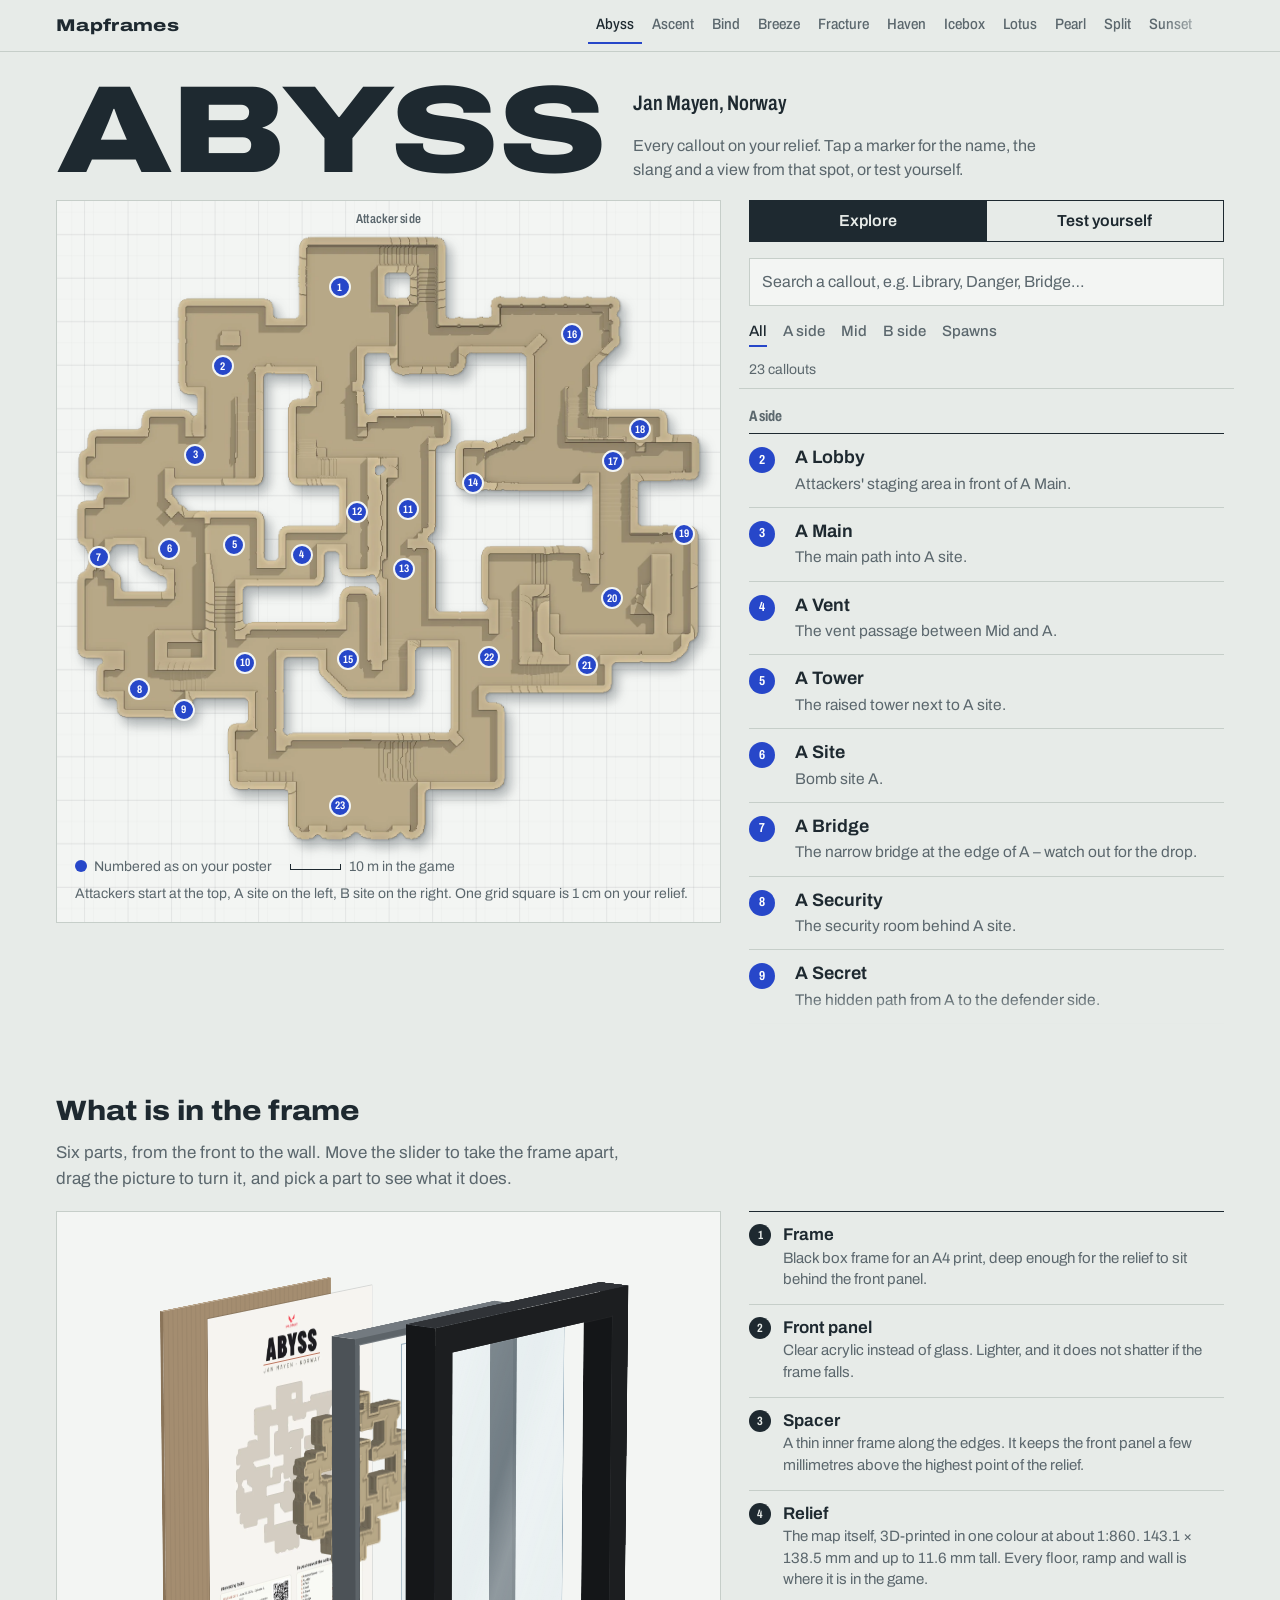
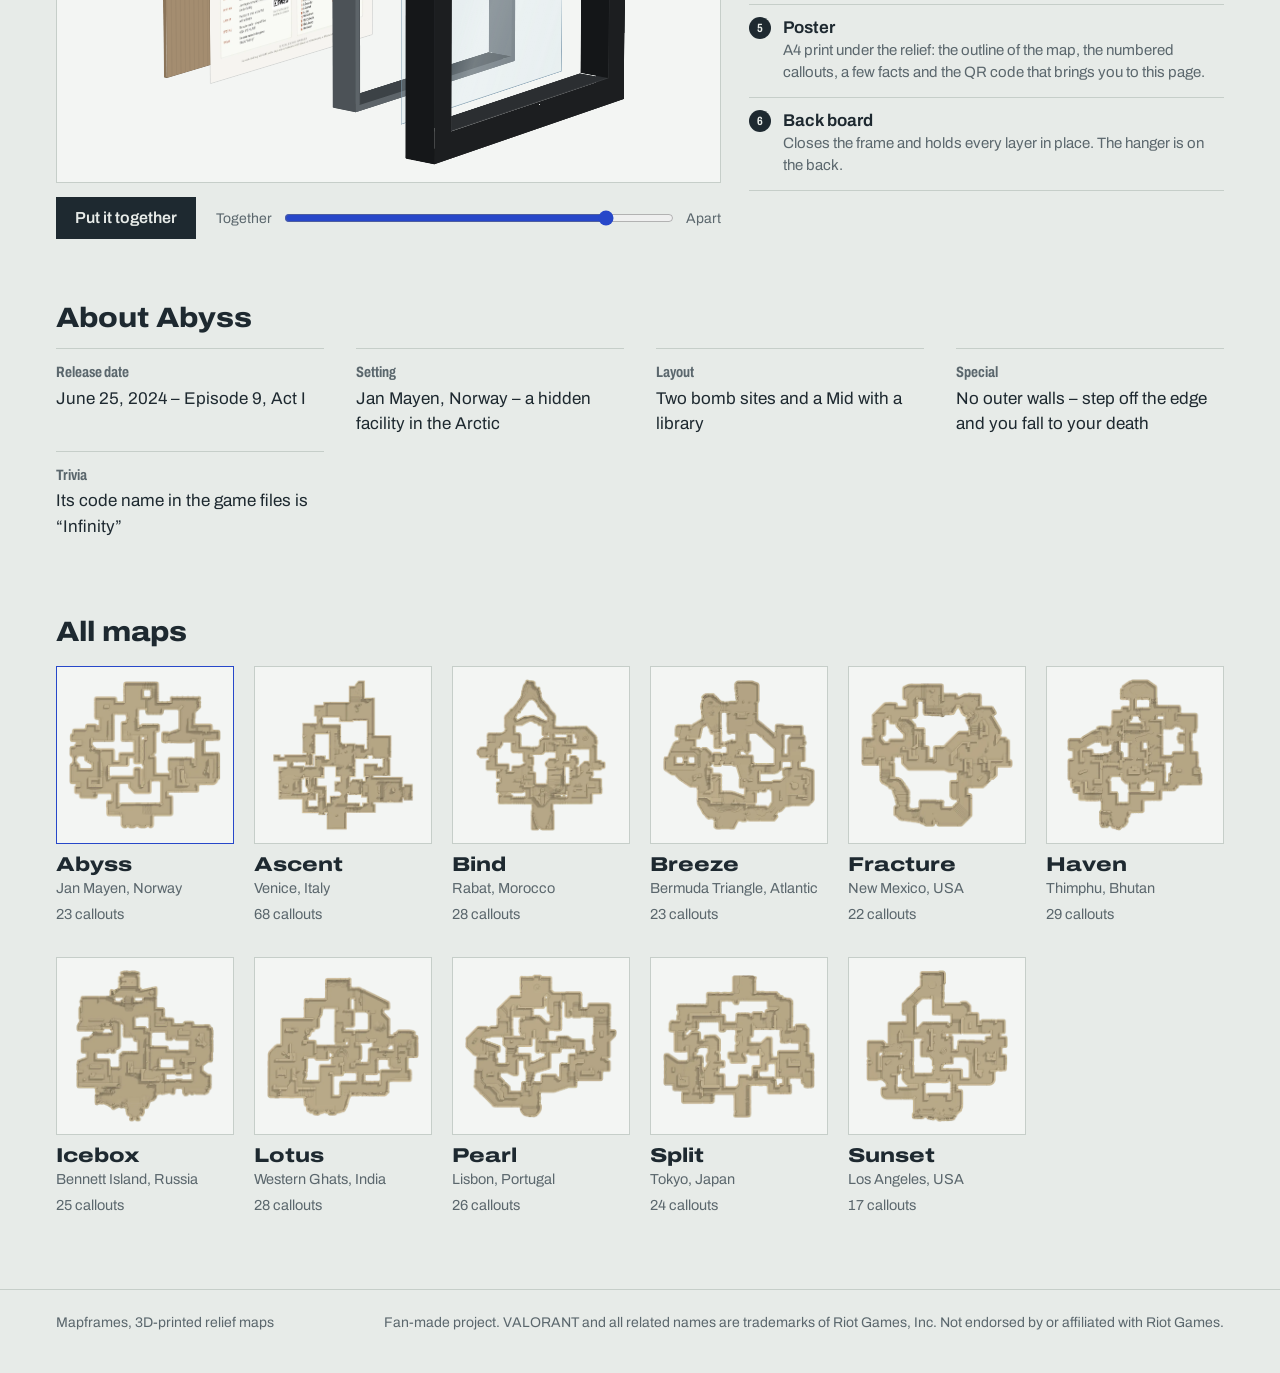
==== commit 2dceb0b9: "Add exploded view of the frame; callout list scrolls inside its panel Co-Authored-By: Claude Opus 5." ====
--- a/abyss/index.html
+++ b/abyss/index.html
@@ -44,11 +44,29 @@
     </div>
   </div>
 </section>
+<section class="xv wrap" id="parts" aria-labelledby="xv-h">
+  <h2 id="xv-h">What is in the frame</h2>
+  <p class="xv-lead">Six parts, from the front to the wall. Move the slider to take the frame apart, drag the picture to turn it, and pick a part to see what it does.</p>
+  <div class="xv-box">
+    <div class="xv-col">
+      <div class="xv-view" id="xv" role="img" aria-label="Exploded view of the framed Abyss relief">
+        <div class="xv-stage" id="xv-stage"><div class="xl" data-part="back" style="--z:0;--dz:0"><i class="f bk sx" style="--x:20;--y:20;--w:214;--h:3;--t:rotateX(-90deg)"></i><i class="f bk sx lo" style="--x:20;--y:321;--w:214;--h:3;--t:rotateX(-90deg)"></i><i class="f bk sy" style="--x:20;--y:20;--w:3;--h:301;--t:rotateY(90deg)"></i><i class="f bk sy lo" style="--x:234;--y:20;--w:3;--h:301;--t:rotateY(90deg)"></i><i class="f bk face" style="--x:20;--y:20;--w:214;--h:301"></i><b class="an" style="--x:127;--y:20"></b></div><div class="xl" data-part="poster" style="--z:3.2;--dz:50"><i class="f po" style="--x:22;--y:22;--w:210;--h:297"><img src="../assets/abyss-poster.webp" alt="" loading="lazy" decoding="async"></i><b class="an" style="--x:127;--y:319"></b></div><div class="xl" data-part="relief" style="--z:3.4;--dz:120"><img class="rl" src="../assets/abyss-thumb.webp" alt="" style="--x:54.95;--y:88.20;--w:144.1;--h:139.6;--zz:0.00" loading="lazy" decoding="async"><img class="rl" src="../assets/abyss-thumb.webp" alt="" style="--x:54.95;--y:88.20;--w:144.1;--h:139.6;--zz:1.29" loading="lazy" decoding="async"><img class="rl" src="../assets/abyss-thumb.webp" alt="" style="--x:54.95;--y:88.20;--w:144.1;--h:139.6;--zz:2.58" loading="lazy" decoding="async"><img class="rl" src="../assets/abyss-thumb.webp" alt="" style="--x:54.95;--y:88.20;--w:144.1;--h:139.6;--zz:3.87" loading="lazy" decoding="async"><img class="rl" src="../assets/abyss-thumb.webp" alt="" style="--x:54.95;--y:88.20;--w:144.1;--h:139.6;--zz:5.16" loading="lazy" decoding="async"><img class="rl" src="../assets/abyss-thumb.webp" alt="" style="--x:54.95;--y:88.20;--w:144.1;--h:139.6;--zz:6.44" loading="lazy" decoding="async"><img class="rl" src="../assets/abyss-thumb.webp" alt="" style="--x:54.95;--y:88.20;--w:144.1;--h:139.6;--zz:7.73" loading="lazy" decoding="async"><img class="rl" src="../assets/abyss-thumb.webp" alt="" style="--x:54.95;--y:88.20;--w:144.1;--h:139.6;--zz:9.02" loading="lazy" decoding="async"><img class="rl" src="../assets/abyss-thumb.webp" alt="" style="--x:54.95;--y:88.20;--w:144.1;--h:139.6;--zz:10.31" loading="lazy" decoding="async"><img class="rl top" src="../assets/abyss-relief.webp" alt="" style="--x:54.95;--y:88.20;--w:144.1;--h:139.6;--zz:11.60" loading="lazy" decoding="async"><b class="an" style="--x:127;--y:93.7835"></b></div><div class="xl" data-part="spacer" style="--z:26.5;--dz:200"><i class="f sp ring" style="--x:22;--y:22;--w:210;--h:297;--b:5"></i><i class="f sp sx" style="--x:22;--y:22;--w:210;--h:23.1;--t:rotateX(-90deg)"></i><i class="f sp sx lo" style="--x:22;--y:319;--w:210;--h:23.1;--t:rotateX(-90deg)"></i><i class="f sp sy" style="--x:22;--y:22;--w:23.1;--h:297;--t:rotateY(90deg)"></i><i class="f sp sy lo" style="--x:232;--y:22;--w:23.1;--h:297;--t:rotateY(90deg)"></i><i class="f sp in sx" style="--x:27;--y:27;--w:200;--h:23.1;--t:rotateX(-90deg)"></i><i class="f sp in sx lo" style="--x:27;--y:314;--w:200;--h:23.1;--t:rotateX(-90deg)"></i><i class="f sp in sy" style="--x:27;--y:27;--w:23.1;--h:287;--t:rotateY(90deg)"></i><i class="f sp in sy lo" style="--x:227;--y:27;--w:23.1;--h:287;--t:rotateY(90deg)"></i><b class="an" style="--x:127;--y:316.5"></b></div><div class="xl" data-part="front" style="--z:26.6;--dz:255"><i class="f pa" style="--x:20;--y:20;--w:214;--h:301"></i><b class="an" style="--x:127;--y:20"></b></div><div class="xl" data-part="frame" style="--z:28.5;--dz:310"><i class="f fr ring" style="--x:0;--y:0;--w:254;--h:341;--b:22"></i><i class="f fr sx" style="--x:0;--y:0;--w:254;--h:28.5;--t:rotateX(-90deg)"></i><i class="f fr sx lo" style="--x:0;--y:341;--w:254;--h:28.5;--t:rotateX(-90deg)"></i><i class="f fr sy" style="--x:0;--y:0;--w:28.5;--h:341;--t:rotateY(90deg)"></i><i class="f fr sy lo" style="--x:254;--y:0;--w:28.5;--h:341;--t:rotateY(90deg)"></i><i class="f fr in sx" style="--x:22;--y:22;--w:210;--h:28.5;--t:rotateX(-90deg)"></i><i class="f fr in sx lo" style="--x:22;--y:319;--w:210;--h:28.5;--t:rotateX(-90deg)"></i><i class="f fr in sy" style="--x:22;--y:22;--w:28.5;--h:297;--t:rotateY(90deg)"></i><i class="f fr in sy lo" style="--x:232;--y:22;--w:28.5;--h:297;--t:rotateY(90deg)"></i><b class="an" style="--x:127;--y:337"></b></div></div>
+        <div class="xv-tags"><button class="xt dn" data-part="frame" tabindex="-1" aria-hidden="true"><span class="xtp"><b>1</b><span class="nm">Frame</span></span></button><button class="xt" data-part="front" tabindex="-1" aria-hidden="true"><span class="xtp"><b>2</b><span class="nm">Front panel</span></span></button><button class="xt dn" data-part="spacer" tabindex="-1" aria-hidden="true"><span class="xtp"><b>3</b><span class="nm">Spacer</span></span></button><button class="xt" data-part="relief" tabindex="-1" aria-hidden="true"><span class="xtp"><b>4</b><span class="nm">Relief</span></span></button><button class="xt dn" data-part="poster" tabindex="-1" aria-hidden="true"><span class="xtp"><b>5</b><span class="nm">Poster</span></span></button><button class="xt" data-part="back" tabindex="-1" aria-hidden="true"><span class="xtp"><b>6</b><span class="nm">Back board</span></span></button></div>
+      </div>
+      <div class="xv-ctl">
+        <button class="btn" id="xv-go" type="button">Take it apart</button>
+        <label class="xv-range"><span>Together</span><input id="xv-e" type="range" min="0" max="100" value="0" aria-label="How far apart the parts are"><span>Apart</span></label>
+      </div>
+    </div>
+    <ol class="xv-legend" id="xv-legend"><li><button data-part="frame" aria-pressed="false"><b>1</b><span><strong>Frame</strong><span>Black box frame for an A4 print, deep enough for the relief to sit behind the front panel.</span></span></button></li><li><button data-part="front" aria-pressed="false"><b>2</b><span><strong>Front panel</strong><span>Clear acrylic instead of glass. Lighter, and it does not shatter if the frame falls.</span></span></button></li><li><button data-part="spacer" aria-pressed="false"><b>3</b><span><strong>Spacer</strong><span>A thin inner frame along the edges. It keeps the front panel a few millimetres above the highest point of the relief.</span></span></button></li><li><button data-part="relief" aria-pressed="false"><b>4</b><span><strong>Relief</strong><span>The map itself, 3D-printed in one colour at about 1:860. 143.1 × 138.5 mm and up to 11.6 mm tall. Every floor, ramp and wall is where it is in the game.</span></span></button></li><li><button data-part="poster" aria-pressed="false"><b>5</b><span><strong>Poster</strong><span>A4 print under the relief: the outline of the map, the numbered callouts, a few facts and the QR code that brings you to this page.</span></span></button></li><li><button data-part="back" aria-pressed="false"><b>6</b><span><strong>Back board</strong><span>Closes the frame and holds every layer in place. The hanger is on the back.</span></span></button></li></ol>
+  </div>
+</section>
 <section class="about wrap"><h2>About Abyss</h2><dl class="facts"><div><dt>Release date</dt><dd>June 25, 2024 – Episode 9, Act I</dd></div><div><dt>Setting</dt><dd>Jan Mayen, Norway – a hidden facility in the Arctic</dd></div><div><dt>Layout</dt><dd>Two bomb sites and a Mid with a library</dd></div><div><dt>Special</dt><dd>No outer walls – step off the edge and you fall to your death</dd></div><div><dt>Trivia</dt><dd>Its code name in the game files is “Infinity”</dd></div></dl></section>
 <section class="more wrap"><h2>All maps</h2><div class="tiles"><a class="tile" href="./" aria-current="page"><span class="im"><img src="../assets/abyss-thumb.webp" alt="" loading="lazy"></span><b>Abyss</b><span>Jan Mayen, Norway</span><span>23 callouts</span></a><a class="tile" href="../ascent/"><span class="im"><img src="../assets/ascent-thumb.webp" alt="" loading="lazy"></span><b>Ascent</b><span>Venice, Italy</span><span>68 callouts</span></a><a class="tile" href="../bind/"><span class="im"><img src="../assets/bind-thumb.webp" alt="" loading="lazy"></span><b>Bind</b><span>Rabat, Morocco</span><span>28 callouts</span></a><a class="tile" href="../breeze/"><span class="im"><img src="../assets/breeze-thumb.webp" alt="" loading="lazy"></span><b>Breeze</b><span>Bermuda Triangle, Atlantic</span><span>23 callouts</span></a><a class="tile" href="../fracture/"><span class="im"><img src="../assets/fracture-thumb.webp" alt="" loading="lazy"></span><b>Fracture</b><span>New Mexico, USA</span><span>22 callouts</span></a><a class="tile" href="../haven/"><span class="im"><img src="../assets/haven-thumb.webp" alt="" loading="lazy"></span><b>Haven</b><span>Thimphu, Bhutan</span><span>29 callouts</span></a><a class="tile" href="../icebox/"><span class="im"><img src="../assets/icebox-thumb.webp" alt="" loading="lazy"></span><b>Icebox</b><span>Bennett Island, Russia</span><span>25 callouts</span></a><a class="tile" href="../lotus/"><span class="im"><img src="../assets/lotus-thumb.webp" alt="" loading="lazy"></span><b>Lotus</b><span>Western Ghats, India</span><span>28 callouts</span></a><a class="tile" href="../pearl/"><span class="im"><img src="../assets/pearl-thumb.webp" alt="" loading="lazy"></span><b>Pearl</b><span>Lisbon, Portugal</span><span>26 callouts</span></a><a class="tile" href="../split/"><span class="im"><img src="../assets/split-thumb.webp" alt="" loading="lazy"></span><b>Split</b><span>Tokyo, Japan</span><span>24 callouts</span></a><a class="tile" href="../sunset/"><span class="im"><img src="../assets/sunset-thumb.webp" alt="" loading="lazy"></span><b>Sunset</b><span>Los Angeles, USA</span><span>17 callouts</span></a></div></section>
 </main>
 <footer><div class="wrap"><span>Mapframes, 3D-printed relief maps</span><span>Fan-made project. VALORANT and all related names are trademarks of Riot Games, Inc. Not endorsed by or affiliated with Riot Games.</span></div></footer>
 <script type="application/json" id="data">{"slug": "abyss", "name": "Abyss", "groups": {"A": "A side", "Mid": "Mid", "B": "B side", "Spawns": "Spawns"}, "callouts": [{"n": "Attacker Spawn", "a": "T Spawn", "d": "Where attackers start. \"T\" stands for Terrorists in CS.", "note": "", "g": "Spawns", "p": 1, "x": 42.22, "y": 8.68, "o": 1, "img": "attacker-spawn", "px": [0.5, 0.5822]}, {"n": "A Lobby", "a": "", "d": "Attackers' staging area in front of A Main.", "note": "", "g": "A", "p": 2, "x": 23.55, "y": 21.69, "o": 1, "img": "a-lobby", "px": [0.5, 0.5658]}, {"n": "A Main", "a": "", "d": "The main path into A site.", "note": "", "g": "A", "p": 3, "x": 19.2, "y": 36.2, "o": 1, "img": "a-main", "px": [0.5, 0.5822]}, {"n": "A Vent", "a": "", "d": "The vent passage between Mid and A.", "note": "", "g": "A", "p": 4, "x": 36.16, "y": 52.72, "o": 1}, {"n": "A Tower", "a": "", "d": "The raised tower next to A site.", "note": "", "g": "A", "p": 5, "x": 25.37, "y": 51.09, "o": 1, "img": "a-tower", "px": [0.5, 0.6096]}, {"n": "A Site", "a": "", "d": "Bomb site A.", "note": "", "g": "A", "p": 6, "x": 15.07, "y": 51.72, "o": 1, "img": "a-site", "px": [0.5, 0.5822]}, {"n": "A Bridge", "a": "", "d": "The narrow bridge at the edge of A – watch out for the drop.", "note": "", "g": "A", "p": 7, "x": 3.8, "y": 53.1, "o": 1, "img": "a-bridge", "px": [0.5, 0.5658]}, {"n": "A Security", "a": "", "d": "The security room behind A site.", "note": "", "g": "A", "p": 8, "x": 10.22, "y": 74.86, "o": 1, "img": "a-security", "px": [0.5, 0.5822]}, {"n": "A Secret", "a": "", "d": "The hidden path from A to the defender side.", "note": "", "g": "A", "p": 9, "x": 17.38, "y": 78.24, "o": 1, "img": "a-secret", "px": [0.5, 0.5658]}, {"n": "A Link", "a": "", "d": "The passage from A toward defender spawn.", "note": "", "g": "A", "p": 10, "x": 27.19, "y": 70.48, "o": 1, "img": "a-link", "px": [0.5, 0.5822]}, {"n": "Mid Bottom", "a": "", "d": "The attackers' end of Mid.", "note": "", "g": "Mid", "p": 11, "x": 53.13, "y": 45.21, "o": 1, "img": "mid-bottom", "px": [0.5, 0.5822]}, {"n": "Mid Catwalk", "a": "", "d": "The narrow catwalk in Mid.", "note": "", "g": "Mid", "p": 12, "x": 45.01, "y": 45.59, "o": 1, "img": "mid-catwalk", "px": [0.5, 0.5822]}, {"n": "Mid Library", "a": "", "d": "The library in the middle of the map.", "note": "", "g": "Mid", "p": 13, "x": 52.53, "y": 54.97, "o": 1, "img": "mid-library", "px": [0.5, 0.5822]}, {"n": "Mid Bend", "a": "", "d": "The bend between Mid and B.", "note": "", "g": "Mid", "p": 14, "x": 63.55, "y": 40.83, "o": 1, "img": "mid-bend", "px": [0.5, 0.5822]}, {"n": "Mid Top", "a": "", "d": "The defenders' end of Mid.", "note": "", "g": "Mid", "p": 15, "x": 43.55, "y": 69.86, "o": 1, "img": "mid-top", "px": [0.5, 0.5822]}, {"n": "B Lobby", "a": "", "d": "Attackers' staging area in front of B Main.", "note": "", "g": "B", "p": 16, "x": 79.31, "y": 16.43, "o": 1, "img": "b-lobby", "px": [0.5, 0.5822]}, {"n": "B Main", "a": "", "d": "The main path into B site.", "note": "", "g": "B", "p": 17, "x": 85.86, "y": 37.33, "o": 1, "img": "b-main", "px": [0.5, 0.5822]}, {"n": "B Nest", "a": "", "d": "A small raised spot by B Main.", "note": "", "g": "B", "p": 18, "x": 90.1, "y": 32.07, "o": 1, "img": "b-nest", "px": [0.5, 0.6096]}, {"n": "B Danger", "a": "", "d": "The dangerous ledge by B site – one wrong step and you fall.", "note": "", "g": "B", "p": 19, "x": 97.13, "y": 49.21, "o": 1, "img": "b-danger", "px": [0.5, 0.5823]}, {"n": "B Site", "a": "", "d": "Bomb site B.", "note": "", "g": "B", "p": 20, "x": 85.62, "y": 59.85, "o": 1, "img": "b-site", "px": [0.5, 0.6096]}, {"n": "B Tower", "a": "", "d": "The raised tower at the back of B site.", "note": "", "g": "B", "p": 21, "x": 81.62, "y": 70.86, "o": 1, "img": "b-tower", "px": [0.5, 0.6096]}, {"n": "B Link", "a": "", "d": "The passage linking B with Mid and the defenders.", "note": "", "g": "B", "p": 22, "x": 65.98, "y": 69.61, "o": 1, "img": "b-link", "px": [0.5, 0.5822]}, {"n": "Defender Spawn", "a": "CT Spawn, CT", "d": "Where defenders start. \"CT\" stands for Counter-Terrorists in CS.", "note": "", "g": "Spawns", "p": 23, "x": 42.22, "y": 94.01, "o": 1, "img": "defender-spawn", "px": [0.5, 0.5822]}]}</script>
 <script src="../assets/map.js"></script>
+<script src="../assets/xv.js"></script>
 </body>
 </html>
--- a/assets/site.css
+++ b/assets/site.css
@@ -84,9 +84,12 @@
 .filters button{font:500 15px/1 "Archivo",sans-serif;padding:6px 0;border:0;border-bottom:2px solid transparent;background:none;color:var(--graphite);cursor:pointer}
 .filters button[aria-pressed="true"]{color:var(--ink);border-bottom-color:var(--survey)}
 .count{font-size:14px;color:var(--graphite);margin:8px 0 0}
-.list{margin-top:6px}
-.grp{font-stretch:75%;font-weight:700;font-size:15px;color:var(--graphite);margin:20px 0 0;padding-bottom:6px;border-bottom:1px solid var(--ink)}
-.row{display:grid;grid-template-columns:34px 1fr;gap:12px;padding:12px 4px 12px 0;border-bottom:1px solid var(--rule);cursor:pointer;scroll-margin-top:calc(var(--bar) + 16px)}
+/* the panel stays next to the relief and the callouts scroll inside it, so the page itself is short */
+.panel{position:sticky;top:calc(var(--bar) + 12px);height:calc(100vh - var(--bar) - 24px);height:calc(100dvh - var(--bar) - 24px);min-height:460px;display:flex;flex-direction:column}
+#explore:not([hidden]){display:flex;flex-direction:column;flex:1;min-height:0}
+.list{position:relative;flex:1;min-height:0;overflow-y:auto;overscroll-behavior-y:contain;margin:8px -10px 0;padding:0 10px 28px;border-top:1px solid var(--rule);scrollbar-width:thin;scrollbar-color:var(--rule) transparent;-webkit-mask-image:linear-gradient(#000 calc(100% - 26px),transparent);mask-image:linear-gradient(#000 calc(100% - 26px),transparent)}
+.grp{position:sticky;top:0;z-index:2;background:var(--film);font-stretch:75%;font-weight:700;font-size:15px;color:var(--graphite);margin:0;padding:16px 0 6px;border-bottom:1px solid var(--ink)}
+.row{display:grid;grid-template-columns:34px 1fr;gap:12px;padding:12px 4px 12px 0;border-bottom:1px solid var(--rule);cursor:pointer}
 .row:hover .nm{text-decoration:underline;text-decoration-thickness:1px;text-underline-offset:3px}
 .row.sel{background:var(--survey-soft);margin:0 -10px;padding-left:10px;padding-right:10px;grid-template-columns:34px 1fr}
 .num{width:26px;height:26px;border-radius:50%;display:grid;place-items:center;font:700 13px/1 "Archivo",sans-serif;font-stretch:75%;background:var(--survey);color:var(--survey-ink);margin-top:1px}
@@ -162,10 +165,68 @@
   .mk{width:18px;height:18px;font-size:9.5px;border-width:1.5px}
   .mk.x{width:10px;height:10px;border-width:2px}
   .mk.sel{width:26px;height:26px;font-size:12px}
-  .panel{padding-top:14px}
-  .row{scroll-margin-top:calc(var(--bar) + 44vh + 72px)}
+  .panel{position:static;height:auto;min-height:0;padding-top:14px}
+  .list{flex:none;height:calc(100svh - var(--bar) - var(--sh,50vh) - 4px);min-height:280px;overscroll-behavior-y:auto}
   .about,.more{margin-top:48px}
   .tiles,.home-tiles{grid-template-columns:repeat(2,minmax(0,1fr));gap:24px 14px}
   .home-tiles .tile b,.tile b{font-size:19px}
   .intro{padding-top:32px}
 }
+
+/* what is in the frame: exploded view */
+.xv{margin-top:72px}
+.xv-lead{margin:0 0 20px;color:var(--graphite);max-width:60ch}
+.xv-box{display:grid;grid-template-columns:minmax(0,7fr) minmax(0,5fr);gap:28px;align-items:start}
+.xv-view{--u:1px;--e:0;position:relative;aspect-ratio:10/8.6;background:var(--sheet);border:1px solid var(--rule);overflow:hidden;perspective:calc(3600 * var(--u));perspective-origin:50% 50%;touch-action:pan-y;cursor:grab;user-select:none;-webkit-user-select:none}
+.xv-view:active{cursor:grabbing}
+.xv-stage{--rx:-12deg;--ry:52deg;position:absolute;left:50%;top:50%;width:calc(254 * var(--u));height:calc(341 * var(--u));margin:calc(-170.5 * var(--u)) 0 0 calc(-127 * var(--u));transform-style:preserve-3d;
+  transform:rotateX(var(--rx)) rotateY(var(--ry)) translateZ(calc((28.5 + var(--e) * 310) * -.5 * var(--u)))}
+.xl{position:absolute;inset:0;transform-style:preserve-3d;transform:translateZ(calc((var(--z) + var(--e) * var(--dz)) * var(--u)));pointer-events:none}
+.xl .f,.xl .rl,.xl .an{position:absolute;left:calc(var(--x) * var(--u));top:calc(var(--y) * var(--u));width:calc(var(--w) * var(--u));height:calc(var(--h) * var(--u));transform-origin:0 0;transform:var(--t,none);transition:opacity .25s}
+.xl .an{width:1px;height:1px}
+.xl .rl{transform:translateZ(calc(var(--zz) * var(--u)));filter:brightness(.58) saturate(.85)}
+.xl .rl.top{filter:none}
+.xl .ring{border:calc(var(--b) * var(--u)) solid}
+/* frame: matte black, faces shaded by which way they point */
+.fr.ring{border-color:#1c1e20;box-shadow:inset 0 0 0 1px rgba(255,255,255,.05)}
+.fr.sx{background:#303337}.fr.sx.lo{background:#0b0c0d}.fr.sy{background:#151719}.fr.sy.lo{background:#25282b}
+.fr.in.sx{background:#0b0c0d}.fr.in.sx.lo{background:#2b2e31}.fr.in.sy{background:#202326}.fr.in.sy.lo{background:#141618}
+/* spacer */
+.sp.ring{border-color:#5d6469}
+.sp.sx{background:#737a80}.sp.sx.lo{background:#3c4246}.sp.sy{background:#4c5257}.sp.sy.lo{background:#666d72}
+/* front panel */
+.pa.f{background:linear-gradient(118deg,rgba(255,255,255,.55),rgba(255,255,255,.08) 34%,rgba(255,255,255,0) 52%,rgba(255,255,255,.22) 64%,rgba(255,255,255,.04));border:1.5px solid rgba(120,150,170,.75);background-color:rgba(170,205,225,.16)}
+/* poster + back board */
+.po.f{background:#f6f4ef;box-shadow:0 0 0 .5px rgba(0,0,0,.25)}
+.po.f img{display:block;width:100%;height:100%}
+.bk.face{background:#a48d70;background-image:repeating-linear-gradient(90deg,rgba(0,0,0,.035) 0 2px,transparent 2px 7px)}
+.bk.sx{background:#b39c7f}.bk.sx.lo{background:#6e5c47}.bk.sy{background:#8a7459}.bk.sy.lo{background:#97815f}
+/* focusing one part fades the others */
+.xv-view[data-focus] .xl:not(.on) .f,.xv-view[data-focus] .xl:not(.on) .rl{opacity:.13}
+.xv-tags{position:absolute;inset:0;pointer-events:none}
+.xt{position:absolute;left:0;top:0;width:0;height:0;padding:0;margin:0;border:0;background:none;color:var(--ink);font:600 14px/1 "Archivo",sans-serif;font-stretch:87%;white-space:nowrap;cursor:pointer;opacity:0;will-change:transform}
+.xt::before{content:"";position:absolute;left:-3px;top:-3px;width:6px;height:6px;border-radius:50%;background:var(--ink);box-shadow:0 0 0 1.5px var(--sheet)}
+.xt::after{content:"";position:absolute;left:-.5px;top:-18px;width:1px;height:16px;background:var(--ink)}
+.xtp{position:absolute;left:0;bottom:18px;translate:-50% 0;display:flex;align-items:center;gap:6px;padding:3px 9px 3px 3px;background:var(--sheet);border:1px solid var(--ink);border-radius:20px}
+.xt.dn::after{top:2px}
+.xt.dn .xtp{bottom:auto;top:18px}
+.xt.on .xtp{border-color:var(--survey)}
+.xt b,.xv-legend b{flex:none;width:22px;height:22px;border-radius:50%;display:grid;place-items:center;background:var(--ink);color:var(--film);font:700 12px/1 "Archivo",sans-serif;font-stretch:75%}
+.xt b{width:20px;height:20px}
+.xt.on b{background:var(--survey);color:var(--survey-ink)}
+.xv-ctl{display:flex;flex-wrap:wrap;align-items:center;gap:12px 20px;margin-top:14px}
+.xv-range{display:flex;align-items:center;gap:10px;font-size:14px;color:var(--graphite);flex:1;min-width:220px}
+.xv-range input{flex:1;accent-color:var(--survey)}
+.xv-legend{list-style:none;margin:0;padding:0;border-top:1px solid var(--ink)}
+.xv-legend button{display:grid;grid-template-columns:22px 1fr;gap:12px;width:100%;text-align:left;padding:12px 8px 13px 0;border:0;border-bottom:1px solid var(--rule);background:none;color:var(--ink);font:inherit;cursor:pointer}
+.xv-legend button.on,.xv-legend button[aria-pressed="true"]{background:var(--survey-soft);padding-left:8px;grid-template-columns:22px 1fr}
+.xv-legend button.on b,.xv-legend button[aria-pressed="true"] b{background:var(--survey);color:var(--survey-ink)}
+.xv-legend strong{display:block;font-size:17px;font-weight:650;line-height:1.25}
+.xv-legend span span{display:block;margin-top:2px;font-size:15px;color:var(--graphite);line-height:1.45}
+@media (max-width:900px){
+  .xv{margin-top:48px}
+  .xv-box{grid-template-columns:1fr;gap:16px}
+  .xv-view{aspect-ratio:1/1.02;margin:0 -16px;border-left:0;border-right:0}
+  .xt .nm{display:none}
+  .xtp{padding:2px}
+}
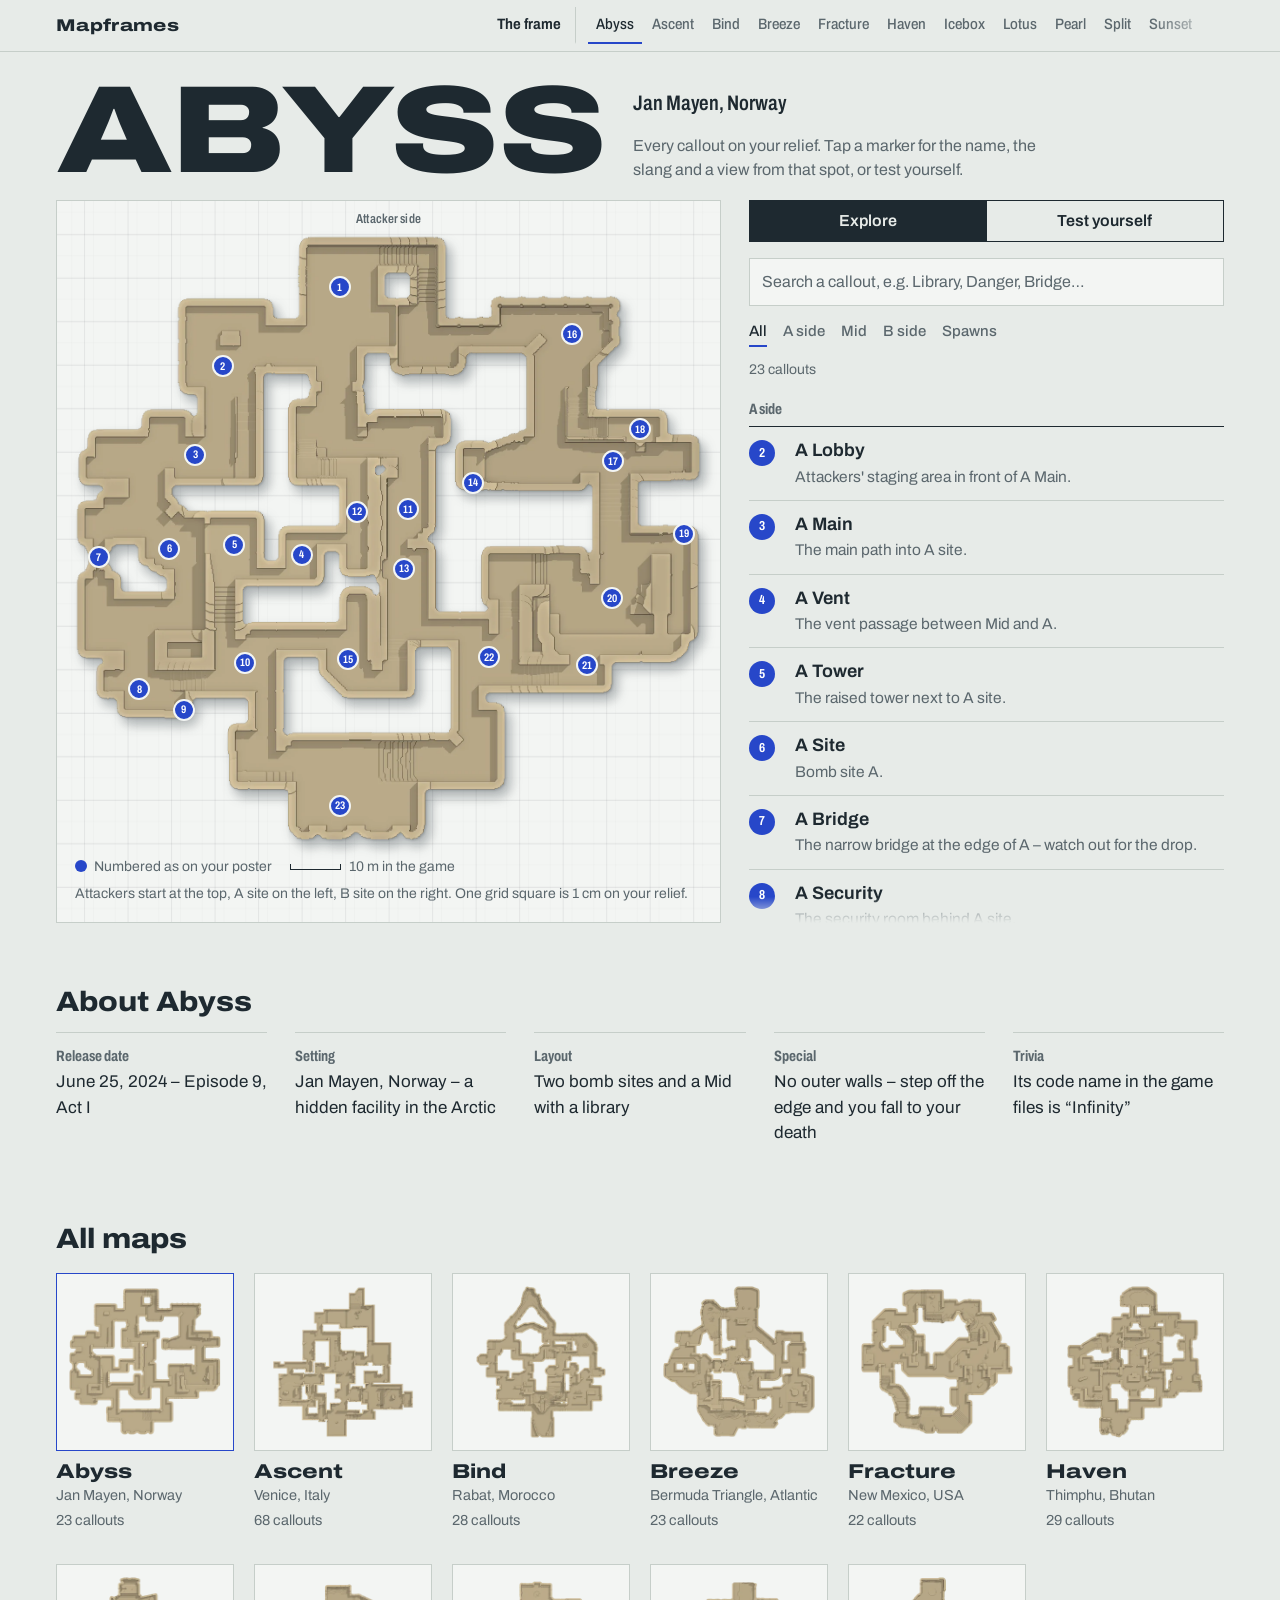
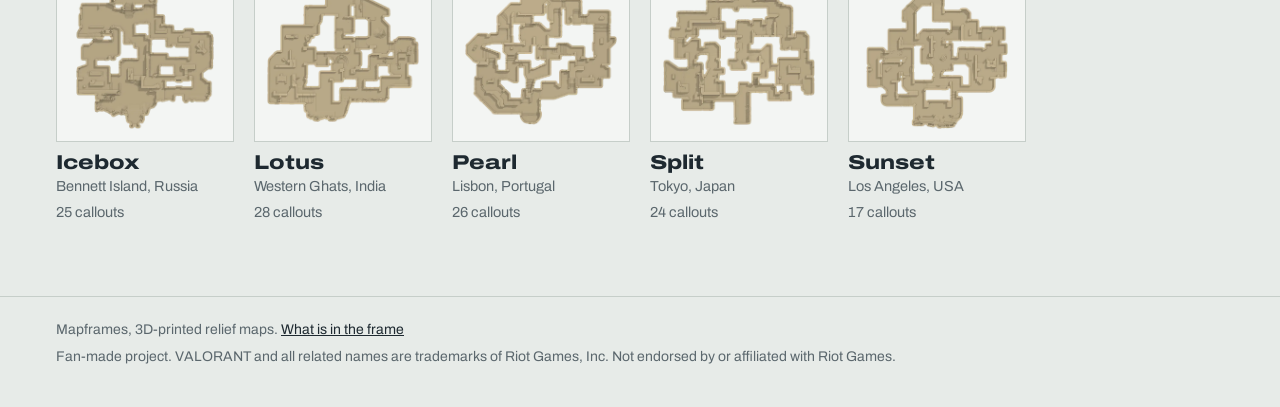
==== commit 314773c1: "Home is a map picker; the frame gets its own page with a map switcher Co-Authored-By: Claude Sonnet " ====
--- a/abyss/index.html
+++ b/abyss/index.html
@@ -10,7 +10,7 @@
 <link rel="preload" href="../assets/archivo.woff2" as="font" type="font/woff2" crossorigin>
 <link rel="stylesheet" href="../assets/site.css">
 </head>
-<body><header class="bar"><div class="wrap"><a class="brand" href="../">Mapframes</a><nav class="maplinks" aria-label="Maps"><a href="../abyss/" aria-current="page">Abyss</a><a href="../ascent/">Ascent</a><a href="../bind/">Bind</a><a href="../breeze/">Breeze</a><a href="../fracture/">Fracture</a><a href="../haven/">Haven</a><a href="../icebox/">Icebox</a><a href="../lotus/">Lotus</a><a href="../pearl/">Pearl</a><a href="../split/">Split</a><a href="../sunset/">Sunset</a></nav></div></header>
+<body><header class="bar"><div class="wrap"><a class="brand" href="../">Mapframes</a><nav class="maplinks" aria-label="Maps"><a class="framelink" href="../frame/">The frame</a><a href="../abyss/" aria-current="page">Abyss</a><a href="../ascent/">Ascent</a><a href="../bind/">Bind</a><a href="../breeze/">Breeze</a><a href="../fracture/">Fracture</a><a href="../haven/">Haven</a><a href="../icebox/">Icebox</a><a href="../lotus/">Lotus</a><a href="../pearl/">Pearl</a><a href="../split/">Split</a><a href="../sunset/">Sunset</a></nav></div></header>
 <main>
 <div class="head wrap">
   <h1 class="name" style="--k:1.000">ABYSS</h1>
@@ -44,29 +44,11 @@
     </div>
   </div>
 </section>
-<section class="xv wrap" id="parts" aria-labelledby="xv-h">
-  <h2 id="xv-h">What is in the frame</h2>
-  <p class="xv-lead">Six parts, from the front to the wall. Move the slider to take the frame apart, drag the picture to turn it, and pick a part to see what it does.</p>
-  <div class="xv-box">
-    <div class="xv-col">
-      <div class="xv-view" id="xv" role="img" aria-label="Exploded view of the framed Abyss relief">
-        <div class="xv-stage" id="xv-stage"><div class="xl" data-part="back" style="--z:0;--dz:0"><i class="f bk sx" style="--x:20;--y:20;--w:214;--h:3;--t:rotateX(-90deg)"></i><i class="f bk sx lo" style="--x:20;--y:321;--w:214;--h:3;--t:rotateX(-90deg)"></i><i class="f bk sy" style="--x:20;--y:20;--w:3;--h:301;--t:rotateY(90deg)"></i><i class="f bk sy lo" style="--x:234;--y:20;--w:3;--h:301;--t:rotateY(90deg)"></i><i class="f bk face" style="--x:20;--y:20;--w:214;--h:301"></i><b class="an" style="--x:127;--y:20"></b></div><div class="xl" data-part="poster" style="--z:3.2;--dz:50"><i class="f po" style="--x:22;--y:22;--w:210;--h:297"><img src="../assets/abyss-poster.webp" alt="" loading="lazy" decoding="async"></i><b class="an" style="--x:127;--y:319"></b></div><div class="xl" data-part="relief" style="--z:3.4;--dz:120"><img class="rl" src="../assets/abyss-thumb.webp" alt="" style="--x:54.95;--y:88.20;--w:144.1;--h:139.6;--zz:0.00" loading="lazy" decoding="async"><img class="rl" src="../assets/abyss-thumb.webp" alt="" style="--x:54.95;--y:88.20;--w:144.1;--h:139.6;--zz:1.29" loading="lazy" decoding="async"><img class="rl" src="../assets/abyss-thumb.webp" alt="" style="--x:54.95;--y:88.20;--w:144.1;--h:139.6;--zz:2.58" loading="lazy" decoding="async"><img class="rl" src="../assets/abyss-thumb.webp" alt="" style="--x:54.95;--y:88.20;--w:144.1;--h:139.6;--zz:3.87" loading="lazy" decoding="async"><img class="rl" src="../assets/abyss-thumb.webp" alt="" style="--x:54.95;--y:88.20;--w:144.1;--h:139.6;--zz:5.16" loading="lazy" decoding="async"><img class="rl" src="../assets/abyss-thumb.webp" alt="" style="--x:54.95;--y:88.20;--w:144.1;--h:139.6;--zz:6.44" loading="lazy" decoding="async"><img class="rl" src="../assets/abyss-thumb.webp" alt="" style="--x:54.95;--y:88.20;--w:144.1;--h:139.6;--zz:7.73" loading="lazy" decoding="async"><img class="rl" src="../assets/abyss-thumb.webp" alt="" style="--x:54.95;--y:88.20;--w:144.1;--h:139.6;--zz:9.02" loading="lazy" decoding="async"><img class="rl" src="../assets/abyss-thumb.webp" alt="" style="--x:54.95;--y:88.20;--w:144.1;--h:139.6;--zz:10.31" loading="lazy" decoding="async"><img class="rl top" src="../assets/abyss-relief.webp" alt="" style="--x:54.95;--y:88.20;--w:144.1;--h:139.6;--zz:11.60" loading="lazy" decoding="async"><b class="an" style="--x:127;--y:93.7835"></b></div><div class="xl" data-part="spacer" style="--z:26.5;--dz:200"><i class="f sp ring" style="--x:22;--y:22;--w:210;--h:297;--b:5"></i><i class="f sp sx" style="--x:22;--y:22;--w:210;--h:23.1;--t:rotateX(-90deg)"></i><i class="f sp sx lo" style="--x:22;--y:319;--w:210;--h:23.1;--t:rotateX(-90deg)"></i><i class="f sp sy" style="--x:22;--y:22;--w:23.1;--h:297;--t:rotateY(90deg)"></i><i class="f sp sy lo" style="--x:232;--y:22;--w:23.1;--h:297;--t:rotateY(90deg)"></i><i class="f sp in sx" style="--x:27;--y:27;--w:200;--h:23.1;--t:rotateX(-90deg)"></i><i class="f sp in sx lo" style="--x:27;--y:314;--w:200;--h:23.1;--t:rotateX(-90deg)"></i><i class="f sp in sy" style="--x:27;--y:27;--w:23.1;--h:287;--t:rotateY(90deg)"></i><i class="f sp in sy lo" style="--x:227;--y:27;--w:23.1;--h:287;--t:rotateY(90deg)"></i><b class="an" style="--x:127;--y:316.5"></b></div><div class="xl" data-part="front" style="--z:26.6;--dz:255"><i class="f pa" style="--x:20;--y:20;--w:214;--h:301"></i><b class="an" style="--x:127;--y:20"></b></div><div class="xl" data-part="frame" style="--z:28.5;--dz:310"><i class="f fr ring" style="--x:0;--y:0;--w:254;--h:341;--b:22"></i><i class="f fr sx" style="--x:0;--y:0;--w:254;--h:28.5;--t:rotateX(-90deg)"></i><i class="f fr sx lo" style="--x:0;--y:341;--w:254;--h:28.5;--t:rotateX(-90deg)"></i><i class="f fr sy" style="--x:0;--y:0;--w:28.5;--h:341;--t:rotateY(90deg)"></i><i class="f fr sy lo" style="--x:254;--y:0;--w:28.5;--h:341;--t:rotateY(90deg)"></i><i class="f fr in sx" style="--x:22;--y:22;--w:210;--h:28.5;--t:rotateX(-90deg)"></i><i class="f fr in sx lo" style="--x:22;--y:319;--w:210;--h:28.5;--t:rotateX(-90deg)"></i><i class="f fr in sy" style="--x:22;--y:22;--w:28.5;--h:297;--t:rotateY(90deg)"></i><i class="f fr in sy lo" style="--x:232;--y:22;--w:28.5;--h:297;--t:rotateY(90deg)"></i><b class="an" style="--x:127;--y:337"></b></div></div>
-        <div class="xv-tags"><button class="xt dn" data-part="frame" tabindex="-1" aria-hidden="true"><span class="xtp"><b>1</b><span class="nm">Frame</span></span></button><button class="xt" data-part="front" tabindex="-1" aria-hidden="true"><span class="xtp"><b>2</b><span class="nm">Front panel</span></span></button><button class="xt dn" data-part="spacer" tabindex="-1" aria-hidden="true"><span class="xtp"><b>3</b><span class="nm">Spacer</span></span></button><button class="xt" data-part="relief" tabindex="-1" aria-hidden="true"><span class="xtp"><b>4</b><span class="nm">Relief</span></span></button><button class="xt dn" data-part="poster" tabindex="-1" aria-hidden="true"><span class="xtp"><b>5</b><span class="nm">Poster</span></span></button><button class="xt" data-part="back" tabindex="-1" aria-hidden="true"><span class="xtp"><b>6</b><span class="nm">Back board</span></span></button></div>
-      </div>
-      <div class="xv-ctl">
-        <button class="btn" id="xv-go" type="button">Take it apart</button>
-        <label class="xv-range"><span>Together</span><input id="xv-e" type="range" min="0" max="100" value="0" aria-label="How far apart the parts are"><span>Apart</span></label>
-      </div>
-    </div>
-    <ol class="xv-legend" id="xv-legend"><li><button data-part="frame" aria-pressed="false"><b>1</b><span><strong>Frame</strong><span>Black box frame for an A4 print, deep enough for the relief to sit behind the front panel.</span></span></button></li><li><button data-part="front" aria-pressed="false"><b>2</b><span><strong>Front panel</strong><span>Clear acrylic instead of glass. Lighter, and it does not shatter if the frame falls.</span></span></button></li><li><button data-part="spacer" aria-pressed="false"><b>3</b><span><strong>Spacer</strong><span>A thin inner frame along the edges. It keeps the front panel a few millimetres above the highest point of the relief.</span></span></button></li><li><button data-part="relief" aria-pressed="false"><b>4</b><span><strong>Relief</strong><span>The map itself, 3D-printed in one colour at about 1:860. 143.1 × 138.5 mm and up to 11.6 mm tall. Every floor, ramp and wall is where it is in the game.</span></span></button></li><li><button data-part="poster" aria-pressed="false"><b>5</b><span><strong>Poster</strong><span>A4 print under the relief: the outline of the map, the numbered callouts, a few facts and the QR code that brings you to this page.</span></span></button></li><li><button data-part="back" aria-pressed="false"><b>6</b><span><strong>Back board</strong><span>Closes the frame and holds every layer in place. The hanger is on the back.</span></span></button></li></ol>
-  </div>
-</section>
 <section class="about wrap"><h2>About Abyss</h2><dl class="facts"><div><dt>Release date</dt><dd>June 25, 2024 – Episode 9, Act I</dd></div><div><dt>Setting</dt><dd>Jan Mayen, Norway – a hidden facility in the Arctic</dd></div><div><dt>Layout</dt><dd>Two bomb sites and a Mid with a library</dd></div><div><dt>Special</dt><dd>No outer walls – step off the edge and you fall to your death</dd></div><div><dt>Trivia</dt><dd>Its code name in the game files is “Infinity”</dd></div></dl></section>
 <section class="more wrap"><h2>All maps</h2><div class="tiles"><a class="tile" href="./" aria-current="page"><span class="im"><img src="../assets/abyss-thumb.webp" alt="" loading="lazy"></span><b>Abyss</b><span>Jan Mayen, Norway</span><span>23 callouts</span></a><a class="tile" href="../ascent/"><span class="im"><img src="../assets/ascent-thumb.webp" alt="" loading="lazy"></span><b>Ascent</b><span>Venice, Italy</span><span>68 callouts</span></a><a class="tile" href="../bind/"><span class="im"><img src="../assets/bind-thumb.webp" alt="" loading="lazy"></span><b>Bind</b><span>Rabat, Morocco</span><span>28 callouts</span></a><a class="tile" href="../breeze/"><span class="im"><img src="../assets/breeze-thumb.webp" alt="" loading="lazy"></span><b>Breeze</b><span>Bermuda Triangle, Atlantic</span><span>23 callouts</span></a><a class="tile" href="../fracture/"><span class="im"><img src="../assets/fracture-thumb.webp" alt="" loading="lazy"></span><b>Fracture</b><span>New Mexico, USA</span><span>22 callouts</span></a><a class="tile" href="../haven/"><span class="im"><img src="../assets/haven-thumb.webp" alt="" loading="lazy"></span><b>Haven</b><span>Thimphu, Bhutan</span><span>29 callouts</span></a><a class="tile" href="../icebox/"><span class="im"><img src="../assets/icebox-thumb.webp" alt="" loading="lazy"></span><b>Icebox</b><span>Bennett Island, Russia</span><span>25 callouts</span></a><a class="tile" href="../lotus/"><span class="im"><img src="../assets/lotus-thumb.webp" alt="" loading="lazy"></span><b>Lotus</b><span>Western Ghats, India</span><span>28 callouts</span></a><a class="tile" href="../pearl/"><span class="im"><img src="../assets/pearl-thumb.webp" alt="" loading="lazy"></span><b>Pearl</b><span>Lisbon, Portugal</span><span>26 callouts</span></a><a class="tile" href="../split/"><span class="im"><img src="../assets/split-thumb.webp" alt="" loading="lazy"></span><b>Split</b><span>Tokyo, Japan</span><span>24 callouts</span></a><a class="tile" href="../sunset/"><span class="im"><img src="../assets/sunset-thumb.webp" alt="" loading="lazy"></span><b>Sunset</b><span>Los Angeles, USA</span><span>17 callouts</span></a></div></section>
 </main>
-<footer><div class="wrap"><span>Mapframes, 3D-printed relief maps</span><span>Fan-made project. VALORANT and all related names are trademarks of Riot Games, Inc. Not endorsed by or affiliated with Riot Games.</span></div></footer>
+<footer><div class="wrap"><span>Mapframes, 3D-printed relief maps. <a href="../frame/">What is in the frame</a></span><span>Fan-made project. VALORANT and all related names are trademarks of Riot Games, Inc. Not endorsed by or affiliated with Riot Games.</span></div></footer>
 <script type="application/json" id="data">{"slug": "abyss", "name": "Abyss", "groups": {"A": "A side", "Mid": "Mid", "B": "B side", "Spawns": "Spawns"}, "callouts": [{"n": "Attacker Spawn", "a": "T Spawn", "d": "Where attackers start. \"T\" stands for Terrorists in CS.", "note": "", "g": "Spawns", "p": 1, "x": 42.22, "y": 8.68, "o": 1, "img": "attacker-spawn", "px": [0.5, 0.5822]}, {"n": "A Lobby", "a": "", "d": "Attackers' staging area in front of A Main.", "note": "", "g": "A", "p": 2, "x": 23.55, "y": 21.69, "o": 1, "img": "a-lobby", "px": [0.5, 0.5658]}, {"n": "A Main", "a": "", "d": "The main path into A site.", "note": "", "g": "A", "p": 3, "x": 19.2, "y": 36.2, "o": 1, "img": "a-main", "px": [0.5, 0.5822]}, {"n": "A Vent", "a": "", "d": "The vent passage between Mid and A.", "note": "", "g": "A", "p": 4, "x": 36.16, "y": 52.72, "o": 1}, {"n": "A Tower", "a": "", "d": "The raised tower next to A site.", "note": "", "g": "A", "p": 5, "x": 25.37, "y": 51.09, "o": 1, "img": "a-tower", "px": [0.5, 0.6096]}, {"n": "A Site", "a": "", "d": "Bomb site A.", "note": "", "g": "A", "p": 6, "x": 15.07, "y": 51.72, "o": 1, "img": "a-site", "px": [0.5, 0.5822]}, {"n": "A Bridge", "a": "", "d": "The narrow bridge at the edge of A – watch out for the drop.", "note": "", "g": "A", "p": 7, "x": 3.8, "y": 53.1, "o": 1, "img": "a-bridge", "px": [0.5, 0.5658]}, {"n": "A Security", "a": "", "d": "The security room behind A site.", "note": "", "g": "A", "p": 8, "x": 10.22, "y": 74.86, "o": 1, "img": "a-security", "px": [0.5, 0.5822]}, {"n": "A Secret", "a": "", "d": "The hidden path from A to the defender side.", "note": "", "g": "A", "p": 9, "x": 17.38, "y": 78.24, "o": 1, "img": "a-secret", "px": [0.5, 0.5658]}, {"n": "A Link", "a": "", "d": "The passage from A toward defender spawn.", "note": "", "g": "A", "p": 10, "x": 27.19, "y": 70.48, "o": 1, "img": "a-link", "px": [0.5, 0.5822]}, {"n": "Mid Bottom", "a": "", "d": "The attackers' end of Mid.", "note": "", "g": "Mid", "p": 11, "x": 53.13, "y": 45.21, "o": 1, "img": "mid-bottom", "px": [0.5, 0.5822]}, {"n": "Mid Catwalk", "a": "", "d": "The narrow catwalk in Mid.", "note": "", "g": "Mid", "p": 12, "x": 45.01, "y": 45.59, "o": 1, "img": "mid-catwalk", "px": [0.5, 0.5822]}, {"n": "Mid Library", "a": "", "d": "The library in the middle of the map.", "note": "", "g": "Mid", "p": 13, "x": 52.53, "y": 54.97, "o": 1, "img": "mid-library", "px": [0.5, 0.5822]}, {"n": "Mid Bend", "a": "", "d": "The bend between Mid and B.", "note": "", "g": "Mid", "p": 14, "x": 63.55, "y": 40.83, "o": 1, "img": "mid-bend", "px": [0.5, 0.5822]}, {"n": "Mid Top", "a": "", "d": "The defenders' end of Mid.", "note": "", "g": "Mid", "p": 15, "x": 43.55, "y": 69.86, "o": 1, "img": "mid-top", "px": [0.5, 0.5822]}, {"n": "B Lobby", "a": "", "d": "Attackers' staging area in front of B Main.", "note": "", "g": "B", "p": 16, "x": 79.31, "y": 16.43, "o": 1, "img": "b-lobby", "px": [0.5, 0.5822]}, {"n": "B Main", "a": "", "d": "The main path into B site.", "note": "", "g": "B", "p": 17, "x": 85.86, "y": 37.33, "o": 1, "img": "b-main", "px": [0.5, 0.5822]}, {"n": "B Nest", "a": "", "d": "A small raised spot by B Main.", "note": "", "g": "B", "p": 18, "x": 90.1, "y": 32.07, "o": 1, "img": "b-nest", "px": [0.5, 0.6096]}, {"n": "B Danger", "a": "", "d": "The dangerous ledge by B site – one wrong step and you fall.", "note": "", "g": "B", "p": 19, "x": 97.13, "y": 49.21, "o": 1, "img": "b-danger", "px": [0.5, 0.5823]}, {"n": "B Site", "a": "", "d": "Bomb site B.", "note": "", "g": "B", "p": 20, "x": 85.62, "y": 59.85, "o": 1, "img": "b-site", "px": [0.5, 0.6096]}, {"n": "B Tower", "a": "", "d": "The raised tower at the back of B site.", "note": "", "g": "B", "p": 21, "x": 81.62, "y": 70.86, "o": 1, "img": "b-tower", "px": [0.5, 0.6096]}, {"n": "B Link", "a": "", "d": "The passage linking B with Mid and the defenders.", "note": "", "g": "B", "p": 22, "x": 65.98, "y": 69.61, "o": 1, "img": "b-link", "px": [0.5, 0.5822]}, {"n": "Defender Spawn", "a": "CT Spawn, CT", "d": "Where defenders start. \"CT\" stands for Counter-Terrorists in CS.", "note": "", "g": "Spawns", "p": 23, "x": 42.22, "y": 94.01, "o": 1, "img": "defender-spawn", "px": [0.5, 0.5822]}]}</script>
 <script src="../assets/map.js"></script>
-<script src="../assets/xv.js"></script>
 </body>
 </html>
--- a/assets/site.css
+++ b/assets/site.css
@@ -85,9 +85,9 @@
 .filters button[aria-pressed="true"]{color:var(--ink);border-bottom-color:var(--survey)}
 .count{font-size:14px;color:var(--graphite);margin:8px 0 0}
 /* the panel stays next to the relief and the callouts scroll inside it, so the page itself is short */
-.panel{position:sticky;top:calc(var(--bar) + 12px);height:calc(100vh - var(--bar) - 24px);height:calc(100dvh - var(--bar) - 24px);min-height:460px;display:flex;flex-direction:column}
+.panel{position:sticky;top:calc(var(--bar) + 12px);height:calc(100vh - var(--bar) - 24px);height:var(--sh,calc(100dvh - var(--bar) - 24px));min-height:460px;display:flex;flex-direction:column}
 #explore:not([hidden]){display:flex;flex-direction:column;flex:1;min-height:0}
-.list{position:relative;flex:1;min-height:0;overflow-y:auto;overscroll-behavior-y:contain;margin:8px -10px 0;padding:0 10px 28px;border-top:1px solid var(--rule);scrollbar-width:thin;scrollbar-color:var(--rule) transparent;-webkit-mask-image:linear-gradient(#000 calc(100% - 26px),transparent);mask-image:linear-gradient(#000 calc(100% - 26px),transparent)}
+.list{position:relative;flex:1;min-height:0;overflow-y:auto;overscroll-behavior-y:contain;margin:2px -10px 0;padding:0 10px 28px;scrollbar-width:thin;scrollbar-color:var(--rule) transparent;-webkit-mask-image:linear-gradient(#000 calc(100% - 26px),transparent);mask-image:linear-gradient(#000 calc(100% - 26px),transparent)}
 .grp{position:sticky;top:0;z-index:2;background:var(--film);font-stretch:75%;font-weight:700;font-size:15px;color:var(--graphite);margin:0;padding:16px 0 6px;border-bottom:1px solid var(--ink)}
 .row{display:grid;grid-template-columns:34px 1fr;gap:12px;padding:12px 4px 12px 0;border-bottom:1px solid var(--rule);cursor:pointer}
 .row:hover .nm{text-decoration:underline;text-decoration-thickness:1px;text-underline-offset:3px}
@@ -125,7 +125,7 @@
 /* about + tiles */
 h2{font-weight:800;font-stretch:112%;font-size:28px;line-height:1.1;margin:0 0 14px}
 .about{margin-top:64px}
-.facts{display:grid;grid-template-columns:repeat(auto-fit,minmax(260px,1fr));gap:0 32px;margin:0}
+.facts{display:grid;grid-template-columns:repeat(5,minmax(0,1fr));gap:0 28px;margin:0}
 .facts div{border-top:1px solid var(--rule);padding:12px 0 14px}
 .facts dt{font-stretch:75%;font-weight:700;font-size:15px;color:var(--graphite)}
 .facts dd{margin:2px 0 0;font-size:17px}
@@ -230,3 +230,41 @@
   .xt .nm{display:none}
   .xtp{padding:2px}
 }
+
+/* tablets and small laptops */
+@media (max-width:1000px){
+  .facts{grid-template-columns:repeat(3,minmax(0,1fr))}
+}
+@media (min-width:601px) and (max-width:900px){
+  .tiles,.home-tiles{grid-template-columns:repeat(3,minmax(0,1fr));gap:28px 18px}
+  .xv-view{aspect-ratio:4/3}
+  .xv-legend{display:grid;grid-template-columns:1fr 1fr;column-gap:24px}
+}
+@media (max-width:600px){
+  .facts{grid-template-columns:1fr}
+}
+
+/* frame page + home teaser */
+.framelink{margin-right:10px;padding-right:14px!important;border-right:1px solid var(--rule);color:var(--ink)!important;font-weight:650!important}
+.intro.slim{padding-bottom:6px}
+.frame-page .xv{margin-top:20px}
+.xv-pick{display:flex;flex-wrap:wrap;align-items:baseline;gap:4px 16px;margin:0 0 18px}
+.xv-pick>span{font-size:15px;color:var(--graphite);margin-right:2px}
+.xv-pick button{font:500 16px/1 "Archivo",sans-serif;padding:7px 0;border:0;border-bottom:2px solid transparent;background:none;color:var(--graphite);cursor:pointer}
+.xv-pick button[aria-pressed="true"]{color:var(--ink);border-bottom-color:var(--survey)}
+.more-h{margin-top:72px}
+.teaser{margin-top:72px;display:grid;grid-template-columns:minmax(0,5fr) minmax(0,6fr);gap:36px;align-items:center}
+.teaser-img{display:block;background:var(--sheet);border:1px solid var(--rule);padding:12px;aspect-ratio:8/5}
+.teaser-img img{display:block;width:100%;height:100%;object-fit:contain}
+.teaser h2{margin-bottom:10px}
+.teaser p{margin:0 0 20px;max-width:46ch;color:var(--graphite)}
+.teaser .btn{display:inline-block;text-decoration:none}
+footer a{color:var(--ink)}
+@media (max-width:700px){
+  .teaser{grid-template-columns:1fr;gap:20px;margin-top:56px}
+  .more-h{margin-top:56px}
+  .xv-pick{gap:2px 14px}
+}
+.intro.slim{padding-top:36px}
+.intro.slim h1{font-size:clamp(34px,5vw,60px);line-height:.95;max-width:none}
+@media (max-width:900px){.intro.slim{padding-top:24px}}
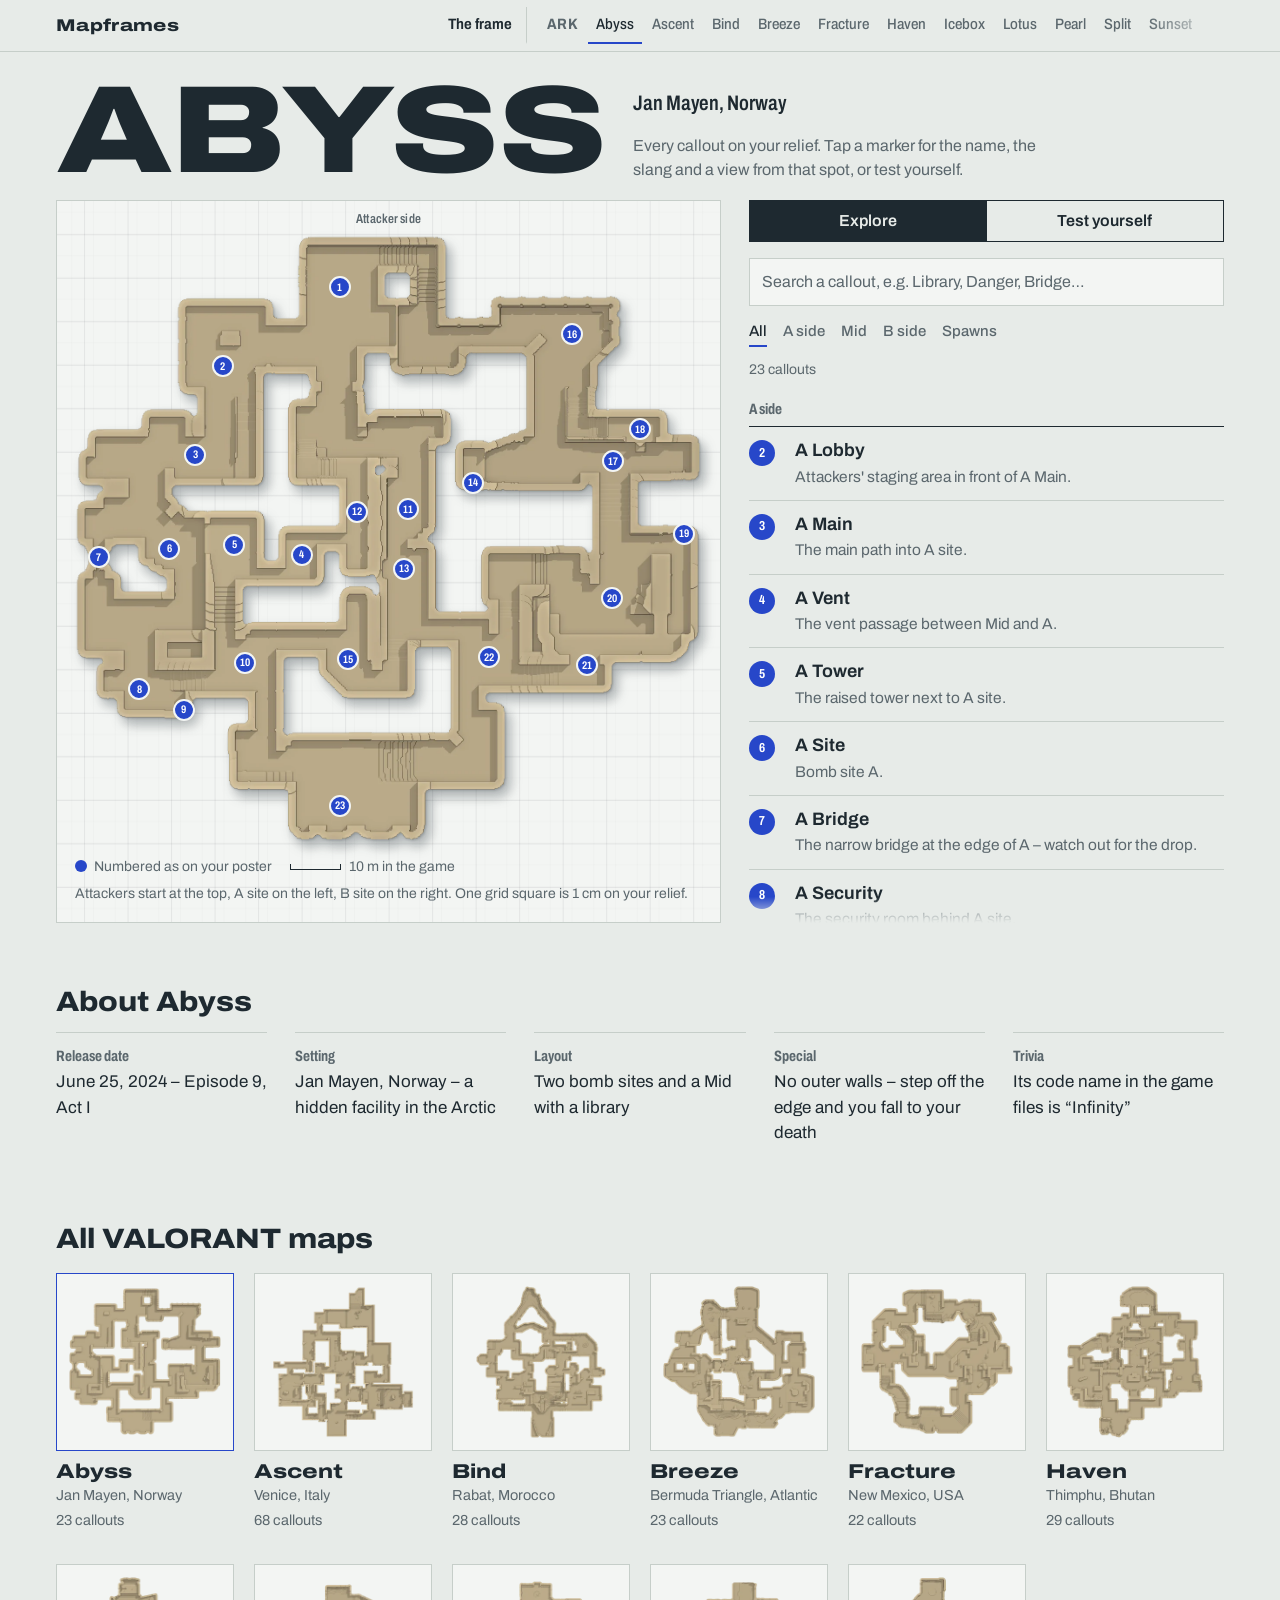
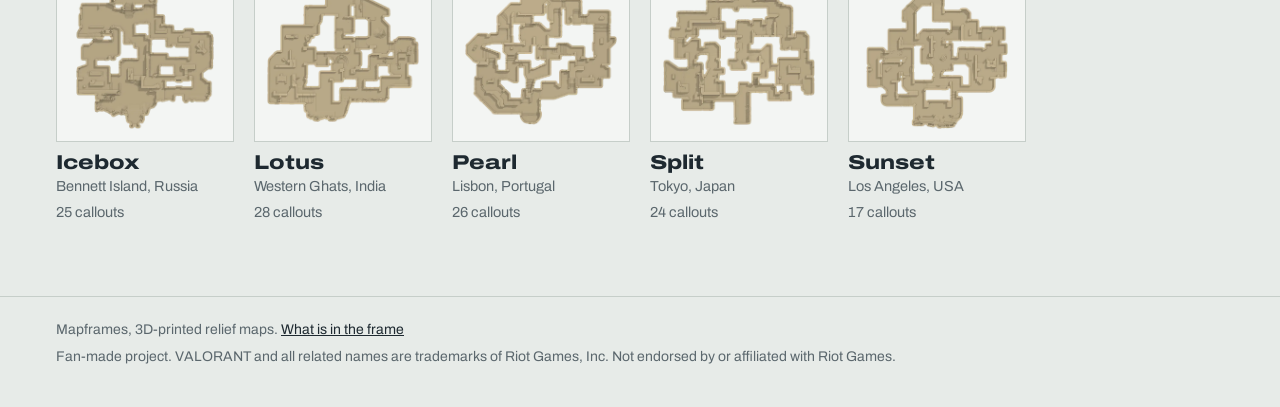
==== commit 4f75c2a0: "Add ARK edition: game picker on home, The Island map page - Home: VALORANT / ARK game picker, per-ga" ====
--- a/abyss/index.html
+++ b/abyss/index.html
@@ -10,7 +10,7 @@
 <link rel="preload" href="../assets/archivo.woff2" as="font" type="font/woff2" crossorigin>
 <link rel="stylesheet" href="../assets/site.css">
 </head>
-<body><header class="bar"><div class="wrap"><a class="brand" href="../">Mapframes</a><nav class="maplinks" aria-label="Maps"><a class="framelink" href="../frame/">The frame</a><a href="../abyss/" aria-current="page">Abyss</a><a href="../ascent/">Ascent</a><a href="../bind/">Bind</a><a href="../breeze/">Breeze</a><a href="../fracture/">Fracture</a><a href="../haven/">Haven</a><a href="../icebox/">Icebox</a><a href="../lotus/">Lotus</a><a href="../pearl/">Pearl</a><a href="../split/">Split</a><a href="../sunset/">Sunset</a></nav></div></header>
+<body><header class="bar"><div class="wrap"><a class="brand" href="../">Mapframes</a><nav class="maplinks" aria-label="Maps"><a class="framelink" href="../frame/">The frame</a><a class="gamelink" href="../#ark">ARK</a><a href="../abyss/" aria-current="page">Abyss</a><a href="../ascent/">Ascent</a><a href="../bind/">Bind</a><a href="../breeze/">Breeze</a><a href="../fracture/">Fracture</a><a href="../haven/">Haven</a><a href="../icebox/">Icebox</a><a href="../lotus/">Lotus</a><a href="../pearl/">Pearl</a><a href="../split/">Split</a><a href="../sunset/">Sunset</a></nav></div></header>
 <main>
 <div class="head wrap">
   <h1 class="name" style="--k:1.000">ABYSS</h1>
@@ -45,7 +45,7 @@
   </div>
 </section>
 <section class="about wrap"><h2>About Abyss</h2><dl class="facts"><div><dt>Release date</dt><dd>June 25, 2024 – Episode 9, Act I</dd></div><div><dt>Setting</dt><dd>Jan Mayen, Norway – a hidden facility in the Arctic</dd></div><div><dt>Layout</dt><dd>Two bomb sites and a Mid with a library</dd></div><div><dt>Special</dt><dd>No outer walls – step off the edge and you fall to your death</dd></div><div><dt>Trivia</dt><dd>Its code name in the game files is “Infinity”</dd></div></dl></section>
-<section class="more wrap"><h2>All maps</h2><div class="tiles"><a class="tile" href="./" aria-current="page"><span class="im"><img src="../assets/abyss-thumb.webp" alt="" loading="lazy"></span><b>Abyss</b><span>Jan Mayen, Norway</span><span>23 callouts</span></a><a class="tile" href="../ascent/"><span class="im"><img src="../assets/ascent-thumb.webp" alt="" loading="lazy"></span><b>Ascent</b><span>Venice, Italy</span><span>68 callouts</span></a><a class="tile" href="../bind/"><span class="im"><img src="../assets/bind-thumb.webp" alt="" loading="lazy"></span><b>Bind</b><span>Rabat, Morocco</span><span>28 callouts</span></a><a class="tile" href="../breeze/"><span class="im"><img src="../assets/breeze-thumb.webp" alt="" loading="lazy"></span><b>Breeze</b><span>Bermuda Triangle, Atlantic</span><span>23 callouts</span></a><a class="tile" href="../fracture/"><span class="im"><img src="../assets/fracture-thumb.webp" alt="" loading="lazy"></span><b>Fracture</b><span>New Mexico, USA</span><span>22 callouts</span></a><a class="tile" href="../haven/"><span class="im"><img src="../assets/haven-thumb.webp" alt="" loading="lazy"></span><b>Haven</b><span>Thimphu, Bhutan</span><span>29 callouts</span></a><a class="tile" href="../icebox/"><span class="im"><img src="../assets/icebox-thumb.webp" alt="" loading="lazy"></span><b>Icebox</b><span>Bennett Island, Russia</span><span>25 callouts</span></a><a class="tile" href="../lotus/"><span class="im"><img src="../assets/lotus-thumb.webp" alt="" loading="lazy"></span><b>Lotus</b><span>Western Ghats, India</span><span>28 callouts</span></a><a class="tile" href="../pearl/"><span class="im"><img src="../assets/pearl-thumb.webp" alt="" loading="lazy"></span><b>Pearl</b><span>Lisbon, Portugal</span><span>26 callouts</span></a><a class="tile" href="../split/"><span class="im"><img src="../assets/split-thumb.webp" alt="" loading="lazy"></span><b>Split</b><span>Tokyo, Japan</span><span>24 callouts</span></a><a class="tile" href="../sunset/"><span class="im"><img src="../assets/sunset-thumb.webp" alt="" loading="lazy"></span><b>Sunset</b><span>Los Angeles, USA</span><span>17 callouts</span></a></div></section>
+<section class="more wrap"><h2>All VALORANT maps</h2><div class="tiles"><a class="tile" href="./" aria-current="page"><span class="im"><img src="../assets/abyss-thumb.webp" alt="" loading="lazy"></span><b>Abyss</b><span>Jan Mayen, Norway</span><span>23 callouts</span></a><a class="tile" href="../ascent/"><span class="im"><img src="../assets/ascent-thumb.webp" alt="" loading="lazy"></span><b>Ascent</b><span>Venice, Italy</span><span>68 callouts</span></a><a class="tile" href="../bind/"><span class="im"><img src="../assets/bind-thumb.webp" alt="" loading="lazy"></span><b>Bind</b><span>Rabat, Morocco</span><span>28 callouts</span></a><a class="tile" href="../breeze/"><span class="im"><img src="../assets/breeze-thumb.webp" alt="" loading="lazy"></span><b>Breeze</b><span>Bermuda Triangle, Atlantic</span><span>23 callouts</span></a><a class="tile" href="../fracture/"><span class="im"><img src="../assets/fracture-thumb.webp" alt="" loading="lazy"></span><b>Fracture</b><span>New Mexico, USA</span><span>22 callouts</span></a><a class="tile" href="../haven/"><span class="im"><img src="../assets/haven-thumb.webp" alt="" loading="lazy"></span><b>Haven</b><span>Thimphu, Bhutan</span><span>29 callouts</span></a><a class="tile" href="../icebox/"><span class="im"><img src="../assets/icebox-thumb.webp" alt="" loading="lazy"></span><b>Icebox</b><span>Bennett Island, Russia</span><span>25 callouts</span></a><a class="tile" href="../lotus/"><span class="im"><img src="../assets/lotus-thumb.webp" alt="" loading="lazy"></span><b>Lotus</b><span>Western Ghats, India</span><span>28 callouts</span></a><a class="tile" href="../pearl/"><span class="im"><img src="../assets/pearl-thumb.webp" alt="" loading="lazy"></span><b>Pearl</b><span>Lisbon, Portugal</span><span>26 callouts</span></a><a class="tile" href="../split/"><span class="im"><img src="../assets/split-thumb.webp" alt="" loading="lazy"></span><b>Split</b><span>Tokyo, Japan</span><span>24 callouts</span></a><a class="tile" href="../sunset/"><span class="im"><img src="../assets/sunset-thumb.webp" alt="" loading="lazy"></span><b>Sunset</b><span>Los Angeles, USA</span><span>17 callouts</span></a></div></section>
 </main>
 <footer><div class="wrap"><span>Mapframes, 3D-printed relief maps. <a href="../frame/">What is in the frame</a></span><span>Fan-made project. VALORANT and all related names are trademarks of Riot Games, Inc. Not endorsed by or affiliated with Riot Games.</span></div></footer>
 <script type="application/json" id="data">{"slug": "abyss", "name": "Abyss", "groups": {"A": "A side", "Mid": "Mid", "B": "B side", "Spawns": "Spawns"}, "callouts": [{"n": "Attacker Spawn", "a": "T Spawn", "d": "Where attackers start. \"T\" stands for Terrorists in CS.", "note": "", "g": "Spawns", "p": 1, "x": 42.22, "y": 8.68, "o": 1, "img": "attacker-spawn", "px": [0.5, 0.5822]}, {"n": "A Lobby", "a": "", "d": "Attackers' staging area in front of A Main.", "note": "", "g": "A", "p": 2, "x": 23.55, "y": 21.69, "o": 1, "img": "a-lobby", "px": [0.5, 0.5658]}, {"n": "A Main", "a": "", "d": "The main path into A site.", "note": "", "g": "A", "p": 3, "x": 19.2, "y": 36.2, "o": 1, "img": "a-main", "px": [0.5, 0.5822]}, {"n": "A Vent", "a": "", "d": "The vent passage between Mid and A.", "note": "", "g": "A", "p": 4, "x": 36.16, "y": 52.72, "o": 1}, {"n": "A Tower", "a": "", "d": "The raised tower next to A site.", "note": "", "g": "A", "p": 5, "x": 25.37, "y": 51.09, "o": 1, "img": "a-tower", "px": [0.5, 0.6096]}, {"n": "A Site", "a": "", "d": "Bomb site A.", "note": "", "g": "A", "p": 6, "x": 15.07, "y": 51.72, "o": 1, "img": "a-site", "px": [0.5, 0.5822]}, {"n": "A Bridge", "a": "", "d": "The narrow bridge at the edge of A – watch out for the drop.", "note": "", "g": "A", "p": 7, "x": 3.8, "y": 53.1, "o": 1, "img": "a-bridge", "px": [0.5, 0.5658]}, {"n": "A Security", "a": "", "d": "The security room behind A site.", "note": "", "g": "A", "p": 8, "x": 10.22, "y": 74.86, "o": 1, "img": "a-security", "px": [0.5, 0.5822]}, {"n": "A Secret", "a": "", "d": "The hidden path from A to the defender side.", "note": "", "g": "A", "p": 9, "x": 17.38, "y": 78.24, "o": 1, "img": "a-secret", "px": [0.5, 0.5658]}, {"n": "A Link", "a": "", "d": "The passage from A toward defender spawn.", "note": "", "g": "A", "p": 10, "x": 27.19, "y": 70.48, "o": 1, "img": "a-link", "px": [0.5, 0.5822]}, {"n": "Mid Bottom", "a": "", "d": "The attackers' end of Mid.", "note": "", "g": "Mid", "p": 11, "x": 53.13, "y": 45.21, "o": 1, "img": "mid-bottom", "px": [0.5, 0.5822]}, {"n": "Mid Catwalk", "a": "", "d": "The narrow catwalk in Mid.", "note": "", "g": "Mid", "p": 12, "x": 45.01, "y": 45.59, "o": 1, "img": "mid-catwalk", "px": [0.5, 0.5822]}, {"n": "Mid Library", "a": "", "d": "The library in the middle of the map.", "note": "", "g": "Mid", "p": 13, "x": 52.53, "y": 54.97, "o": 1, "img": "mid-library", "px": [0.5, 0.5822]}, {"n": "Mid Bend", "a": "", "d": "The bend between Mid and B.", "note": "", "g": "Mid", "p": 14, "x": 63.55, "y": 40.83, "o": 1, "img": "mid-bend", "px": [0.5, 0.5822]}, {"n": "Mid Top", "a": "", "d": "The defenders' end of Mid.", "note": "", "g": "Mid", "p": 15, "x": 43.55, "y": 69.86, "o": 1, "img": "mid-top", "px": [0.5, 0.5822]}, {"n": "B Lobby", "a": "", "d": "Attackers' staging area in front of B Main.", "note": "", "g": "B", "p": 16, "x": 79.31, "y": 16.43, "o": 1, "img": "b-lobby", "px": [0.5, 0.5822]}, {"n": "B Main", "a": "", "d": "The main path into B site.", "note": "", "g": "B", "p": 17, "x": 85.86, "y": 37.33, "o": 1, "img": "b-main", "px": [0.5, 0.5822]}, {"n": "B Nest", "a": "", "d": "A small raised spot by B Main.", "note": "", "g": "B", "p": 18, "x": 90.1, "y": 32.07, "o": 1, "img": "b-nest", "px": [0.5, 0.6096]}, {"n": "B Danger", "a": "", "d": "The dangerous ledge by B site – one wrong step and you fall.", "note": "", "g": "B", "p": 19, "x": 97.13, "y": 49.21, "o": 1, "img": "b-danger", "px": [0.5, 0.5823]}, {"n": "B Site", "a": "", "d": "Bomb site B.", "note": "", "g": "B", "p": 20, "x": 85.62, "y": 59.85, "o": 1, "img": "b-site", "px": [0.5, 0.6096]}, {"n": "B Tower", "a": "", "d": "The raised tower at the back of B site.", "note": "", "g": "B", "p": 21, "x": 81.62, "y": 70.86, "o": 1, "img": "b-tower", "px": [0.5, 0.6096]}, {"n": "B Link", "a": "", "d": "The passage linking B with Mid and the defenders.", "note": "", "g": "B", "p": 22, "x": 65.98, "y": 69.61, "o": 1, "img": "b-link", "px": [0.5, 0.5822]}, {"n": "Defender Spawn", "a": "CT Spawn, CT", "d": "Where defenders start. \"CT\" stands for Counter-Terrorists in CS.", "note": "", "g": "Spawns", "p": 23, "x": 42.22, "y": 94.01, "o": 1, "img": "defender-spawn", "px": [0.5, 0.5822]}]}</script>
--- a/assets/site.css
+++ b/assets/site.css
@@ -268,3 +268,12 @@
 .intro.slim{padding-top:36px}
 .intro.slim h1{font-size:clamp(34px,5vw,60px);line-height:.95;max-width:none}
 @media (max-width:900px){.intro.slim{padding-top:24px}}
+/* game picker (home) */
+.games{display:flex;flex-wrap:wrap;gap:4px 28px;margin:28px 0 0}
+.game-btn{font:700 20px/1 "Archivo",sans-serif;font-stretch:110%;letter-spacing:.02em;padding:8px 0;text-decoration:none;color:var(--graphite);border-bottom:3px solid transparent}
+.game-btn:hover{color:var(--ink)}
+.game-btn[aria-pressed="true"]{color:var(--ink);border-bottom-color:var(--survey)}
+.game-sec+.game-sec{margin-top:56px}
+.game-h{margin:0 0 18px;font-size:15px;font-weight:600;letter-spacing:.12em;color:var(--graphite)}
+.js .game-h{position:absolute;width:1px;height:1px;overflow:hidden;clip:rect(0 0 0 0)}
+.maplinks a.gamelink{font-weight:700;letter-spacing:.03em}
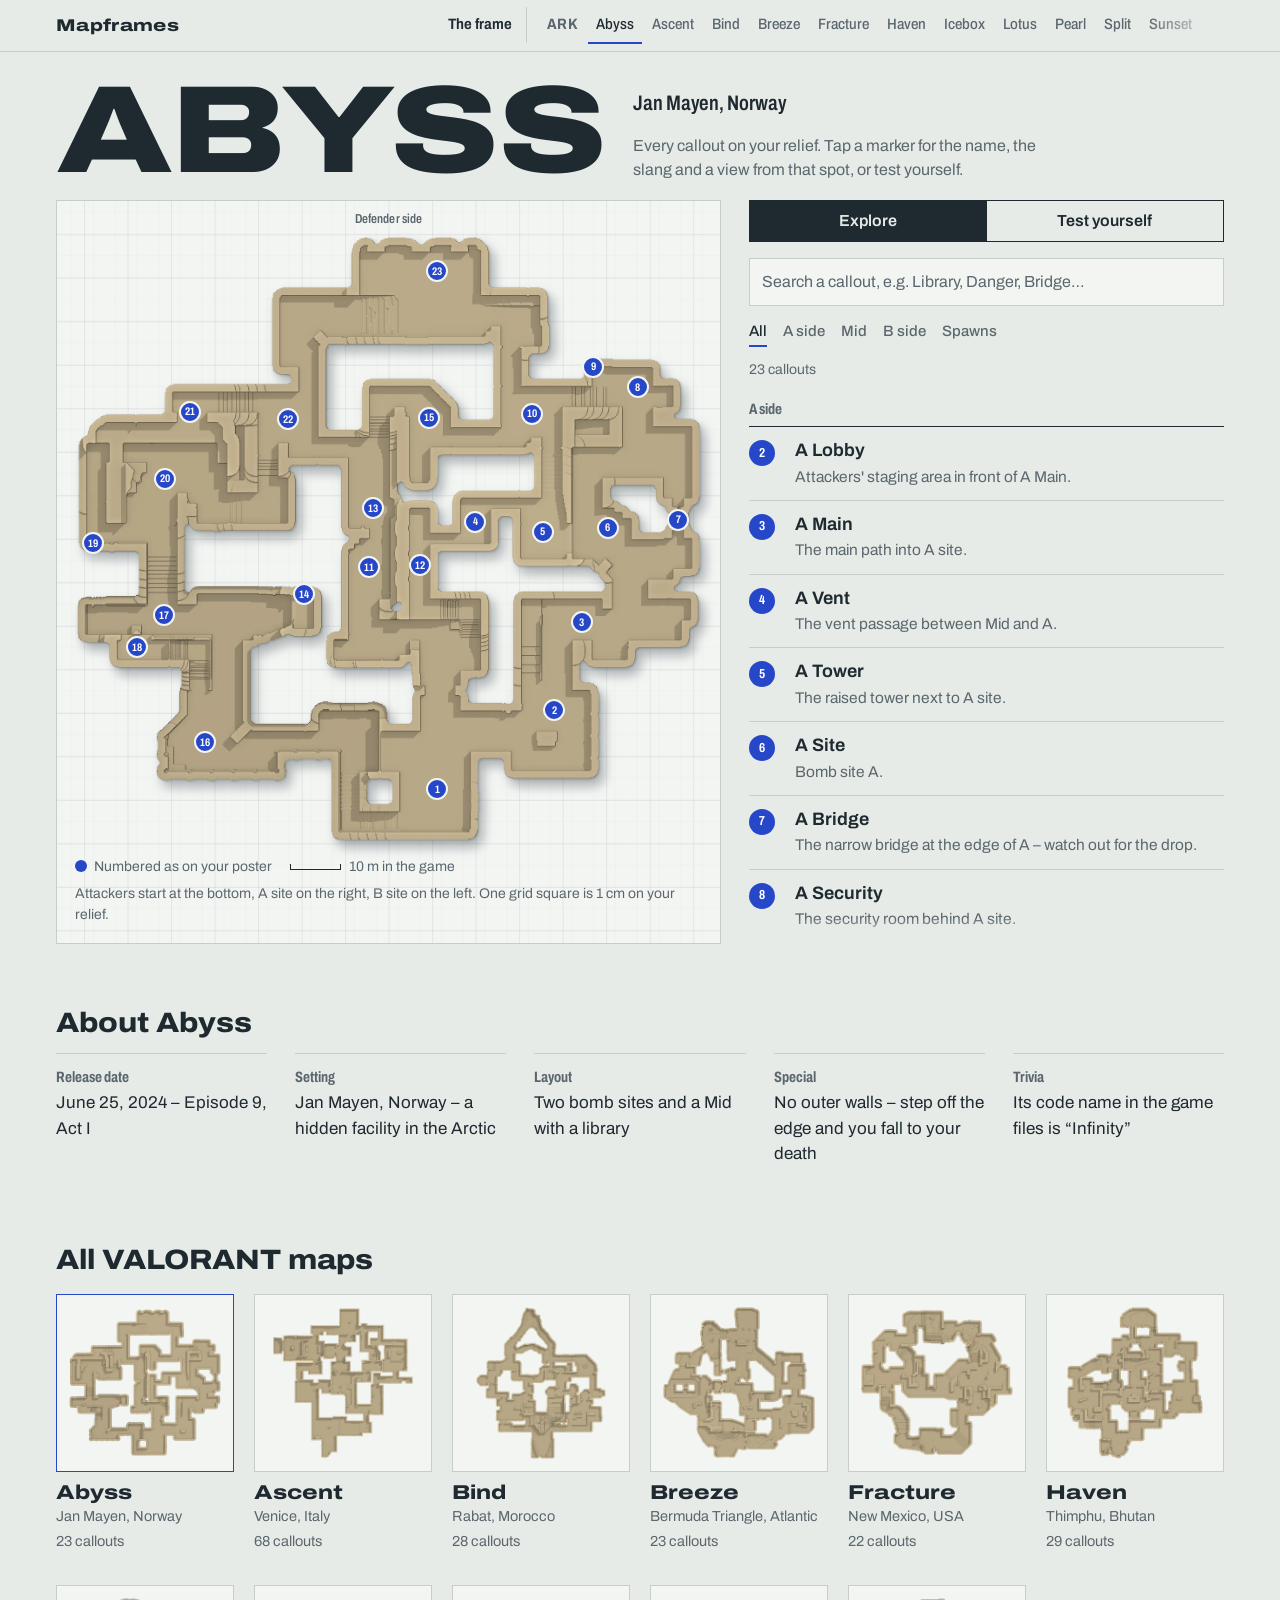
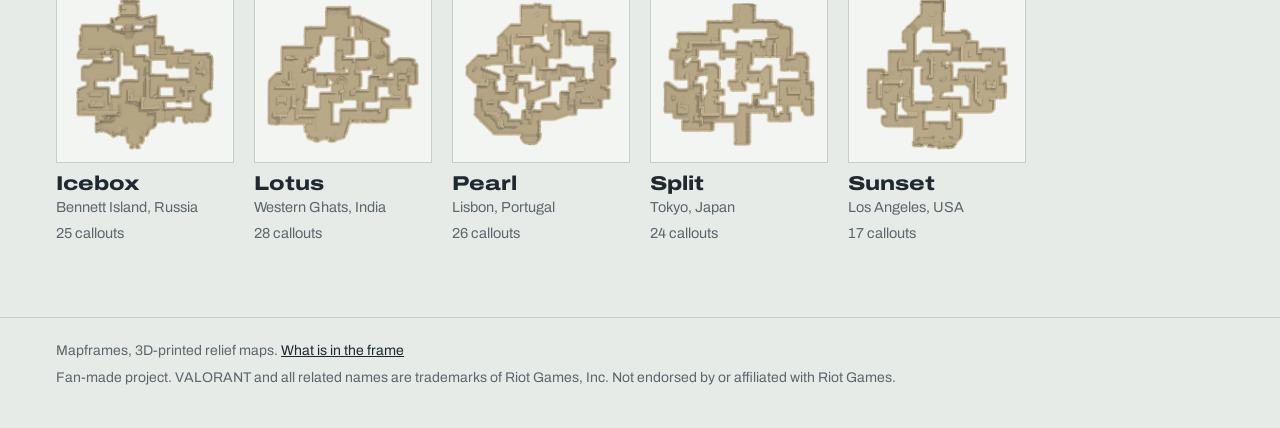
==== commit 2653870a: "Abyss and Ascent: rotate 180° so attackers are at the bottom (relief, poster, callouts, labels) Co-A" ====
--- a/abyss/index.html
+++ b/abyss/index.html
@@ -20,7 +20,7 @@
 <section class="board wrap" id="board" aria-label="Callouts">
   <figure class="sheet">
     <div class="map" id="map" style="--ar:1441/1396;--r:1.0322"><svg class="grid" aria-hidden="true" viewBox="-120.0 -120.0 384.1 379.6" preserveAspectRatio="none" style="left:-83.276%;top:-85.960%;width:266.551%;height:271.920%"><defs><pattern id="g5" width="5" height="5" patternUnits="userSpaceOnUse" x="2.05" y="9.80"><path d="M5 0H0V5" class="g-minor"/></pattern><pattern id="g10" width="10" height="10" patternUnits="userSpaceOnUse" x="2.05" y="9.80"><rect width="10" height="10" fill="url(#g5)"/><path d="M10 0H0V10" class="g-major"/></pattern></defs><rect x="-120.0" y="-120.0" width="384.1" height="379.6" fill="url(#g10)"/></svg><img src="../assets/abyss-relief.webp" width="1441" height="1396" alt="Top view of the Abyss relief"><div class="tip" id="tip" aria-hidden="true"></div></div>
-    <span class="side top" aria-hidden="true">Attacker side</span><span class="side bot" aria-hidden="true">Defender side</span><figcaption class="key"><span><i></i>Numbered as on your poster</span><span class="scale"><b id="bar" data-mm="11.64" data-wmm="144.1"></b>10 m in the game</span><span class="orient">Attackers start at the top, A site on the left, B site on the right. One grid square is 1 cm on your relief.</span></figcaption>
+    <span class="side top" aria-hidden="true">Defender side</span><span class="side bot" aria-hidden="true">Attacker side</span><figcaption class="key"><span><i></i>Numbered as on your poster</span><span class="scale"><b id="bar" data-mm="11.64" data-wmm="144.1"></b>10 m in the game</span><span class="orient">Attackers start at the bottom, A site on the right, B site on the left. One grid square is 1 cm on your relief.</span></figcaption>
   </figure>
   <div class="panel">
     <div class="modes" role="tablist" aria-label="Mode"><button role="tab" data-mode="explore" aria-selected="true">Explore</button><button role="tab" data-mode="quiz" aria-selected="false">Test yourself</button></div>
@@ -44,11 +44,11 @@
     </div>
   </div>
 </section>
-<section class="about wrap"><h2>About Abyss</h2><dl class="facts"><div><dt>Release date</dt><dd>June 25, 2024 – Episode 9, Act I</dd></div><div><dt>Setting</dt><dd>Jan Mayen, Norway – a hidden facility in the Arctic</dd></div><div><dt>Layout</dt><dd>Two bomb sites and a Mid with a library</dd></div><div><dt>Special</dt><dd>No outer walls – step off the edge and you fall to your death</dd></div><div><dt>Trivia</dt><dd>Its code name in the game files is “Infinity”</dd></div></dl></section>
+<section class="about wrap"><h2>About Abyss</h2><dl class="facts" style="--n:5"><div><dt>Release date</dt><dd>June 25, 2024 – Episode 9, Act I</dd></div><div><dt>Setting</dt><dd>Jan Mayen, Norway – a hidden facility in the Arctic</dd></div><div><dt>Layout</dt><dd>Two bomb sites and a Mid with a library</dd></div><div><dt>Special</dt><dd>No outer walls – step off the edge and you fall to your death</dd></div><div><dt>Trivia</dt><dd>Its code name in the game files is “Infinity”</dd></div></dl></section>
 <section class="more wrap"><h2>All VALORANT maps</h2><div class="tiles"><a class="tile" href="./" aria-current="page"><span class="im"><img src="../assets/abyss-thumb.webp" alt="" loading="lazy"></span><b>Abyss</b><span>Jan Mayen, Norway</span><span>23 callouts</span></a><a class="tile" href="../ascent/"><span class="im"><img src="../assets/ascent-thumb.webp" alt="" loading="lazy"></span><b>Ascent</b><span>Venice, Italy</span><span>68 callouts</span></a><a class="tile" href="../bind/"><span class="im"><img src="../assets/bind-thumb.webp" alt="" loading="lazy"></span><b>Bind</b><span>Rabat, Morocco</span><span>28 callouts</span></a><a class="tile" href="../breeze/"><span class="im"><img src="../assets/breeze-thumb.webp" alt="" loading="lazy"></span><b>Breeze</b><span>Bermuda Triangle, Atlantic</span><span>23 callouts</span></a><a class="tile" href="../fracture/"><span class="im"><img src="../assets/fracture-thumb.webp" alt="" loading="lazy"></span><b>Fracture</b><span>New Mexico, USA</span><span>22 callouts</span></a><a class="tile" href="../haven/"><span class="im"><img src="../assets/haven-thumb.webp" alt="" loading="lazy"></span><b>Haven</b><span>Thimphu, Bhutan</span><span>29 callouts</span></a><a class="tile" href="../icebox/"><span class="im"><img src="../assets/icebox-thumb.webp" alt="" loading="lazy"></span><b>Icebox</b><span>Bennett Island, Russia</span><span>25 callouts</span></a><a class="tile" href="../lotus/"><span class="im"><img src="../assets/lotus-thumb.webp" alt="" loading="lazy"></span><b>Lotus</b><span>Western Ghats, India</span><span>28 callouts</span></a><a class="tile" href="../pearl/"><span class="im"><img src="../assets/pearl-thumb.webp" alt="" loading="lazy"></span><b>Pearl</b><span>Lisbon, Portugal</span><span>26 callouts</span></a><a class="tile" href="../split/"><span class="im"><img src="../assets/split-thumb.webp" alt="" loading="lazy"></span><b>Split</b><span>Tokyo, Japan</span><span>24 callouts</span></a><a class="tile" href="../sunset/"><span class="im"><img src="../assets/sunset-thumb.webp" alt="" loading="lazy"></span><b>Sunset</b><span>Los Angeles, USA</span><span>17 callouts</span></a></div></section>
 </main>
 <footer><div class="wrap"><span>Mapframes, 3D-printed relief maps. <a href="../frame/">What is in the frame</a></span><span>Fan-made project. VALORANT and all related names are trademarks of Riot Games, Inc. Not endorsed by or affiliated with Riot Games.</span></div></footer>
-<script type="application/json" id="data">{"slug": "abyss", "name": "Abyss", "groups": {"A": "A side", "Mid": "Mid", "B": "B side", "Spawns": "Spawns"}, "callouts": [{"n": "Attacker Spawn", "a": "T Spawn", "d": "Where attackers start. \"T\" stands for Terrorists in CS.", "note": "", "g": "Spawns", "p": 1, "x": 42.22, "y": 8.68, "o": 1, "img": "attacker-spawn", "px": [0.5, 0.5822]}, {"n": "A Lobby", "a": "", "d": "Attackers' staging area in front of A Main.", "note": "", "g": "A", "p": 2, "x": 23.55, "y": 21.69, "o": 1, "img": "a-lobby", "px": [0.5, 0.5658]}, {"n": "A Main", "a": "", "d": "The main path into A site.", "note": "", "g": "A", "p": 3, "x": 19.2, "y": 36.2, "o": 1, "img": "a-main", "px": [0.5, 0.5822]}, {"n": "A Vent", "a": "", "d": "The vent passage between Mid and A.", "note": "", "g": "A", "p": 4, "x": 36.16, "y": 52.72, "o": 1}, {"n": "A Tower", "a": "", "d": "The raised tower next to A site.", "note": "", "g": "A", "p": 5, "x": 25.37, "y": 51.09, "o": 1, "img": "a-tower", "px": [0.5, 0.6096]}, {"n": "A Site", "a": "", "d": "Bomb site A.", "note": "", "g": "A", "p": 6, "x": 15.07, "y": 51.72, "o": 1, "img": "a-site", "px": [0.5, 0.5822]}, {"n": "A Bridge", "a": "", "d": "The narrow bridge at the edge of A – watch out for the drop.", "note": "", "g": "A", "p": 7, "x": 3.8, "y": 53.1, "o": 1, "img": "a-bridge", "px": [0.5, 0.5658]}, {"n": "A Security", "a": "", "d": "The security room behind A site.", "note": "", "g": "A", "p": 8, "x": 10.22, "y": 74.86, "o": 1, "img": "a-security", "px": [0.5, 0.5822]}, {"n": "A Secret", "a": "", "d": "The hidden path from A to the defender side.", "note": "", "g": "A", "p": 9, "x": 17.38, "y": 78.24, "o": 1, "img": "a-secret", "px": [0.5, 0.5658]}, {"n": "A Link", "a": "", "d": "The passage from A toward defender spawn.", "note": "", "g": "A", "p": 10, "x": 27.19, "y": 70.48, "o": 1, "img": "a-link", "px": [0.5, 0.5822]}, {"n": "Mid Bottom", "a": "", "d": "The attackers' end of Mid.", "note": "", "g": "Mid", "p": 11, "x": 53.13, "y": 45.21, "o": 1, "img": "mid-bottom", "px": [0.5, 0.5822]}, {"n": "Mid Catwalk", "a": "", "d": "The narrow catwalk in Mid.", "note": "", "g": "Mid", "p": 12, "x": 45.01, "y": 45.59, "o": 1, "img": "mid-catwalk", "px": [0.5, 0.5822]}, {"n": "Mid Library", "a": "", "d": "The library in the middle of the map.", "note": "", "g": "Mid", "p": 13, "x": 52.53, "y": 54.97, "o": 1, "img": "mid-library", "px": [0.5, 0.5822]}, {"n": "Mid Bend", "a": "", "d": "The bend between Mid and B.", "note": "", "g": "Mid", "p": 14, "x": 63.55, "y": 40.83, "o": 1, "img": "mid-bend", "px": [0.5, 0.5822]}, {"n": "Mid Top", "a": "", "d": "The defenders' end of Mid.", "note": "", "g": "Mid", "p": 15, "x": 43.55, "y": 69.86, "o": 1, "img": "mid-top", "px": [0.5, 0.5822]}, {"n": "B Lobby", "a": "", "d": "Attackers' staging area in front of B Main.", "note": "", "g": "B", "p": 16, "x": 79.31, "y": 16.43, "o": 1, "img": "b-lobby", "px": [0.5, 0.5822]}, {"n": "B Main", "a": "", "d": "The main path into B site.", "note": "", "g": "B", "p": 17, "x": 85.86, "y": 37.33, "o": 1, "img": "b-main", "px": [0.5, 0.5822]}, {"n": "B Nest", "a": "", "d": "A small raised spot by B Main.", "note": "", "g": "B", "p": 18, "x": 90.1, "y": 32.07, "o": 1, "img": "b-nest", "px": [0.5, 0.6096]}, {"n": "B Danger", "a": "", "d": "The dangerous ledge by B site – one wrong step and you fall.", "note": "", "g": "B", "p": 19, "x": 97.13, "y": 49.21, "o": 1, "img": "b-danger", "px": [0.5, 0.5823]}, {"n": "B Site", "a": "", "d": "Bomb site B.", "note": "", "g": "B", "p": 20, "x": 85.62, "y": 59.85, "o": 1, "img": "b-site", "px": [0.5, 0.6096]}, {"n": "B Tower", "a": "", "d": "The raised tower at the back of B site.", "note": "", "g": "B", "p": 21, "x": 81.62, "y": 70.86, "o": 1, "img": "b-tower", "px": [0.5, 0.6096]}, {"n": "B Link", "a": "", "d": "The passage linking B with Mid and the defenders.", "note": "", "g": "B", "p": 22, "x": 65.98, "y": 69.61, "o": 1, "img": "b-link", "px": [0.5, 0.5822]}, {"n": "Defender Spawn", "a": "CT Spawn, CT", "d": "Where defenders start. \"CT\" stands for Counter-Terrorists in CS.", "note": "", "g": "Spawns", "p": 23, "x": 42.22, "y": 94.01, "o": 1, "img": "defender-spawn", "px": [0.5, 0.5822]}]}</script>
+<script type="application/json" id="data">{"slug": "abyss", "name": "Abyss", "groups": {"A": "A side", "Mid": "Mid", "B": "B side", "Spawns": "Spawns"}, "callouts": [{"n": "Attacker Spawn", "a": "T Spawn", "d": "Where attackers start. \"T\" stands for Terrorists in CS.", "note": "", "g": "Spawns", "p": 1, "x": 57.78, "y": 91.32, "o": 1, "img": "attacker-spawn", "px": [0.5, 0.5822]}, {"n": "A Lobby", "a": "", "d": "Attackers' staging area in front of A Main.", "note": "", "g": "A", "p": 2, "x": 76.45, "y": 78.31, "o": 1, "img": "a-lobby", "px": [0.5, 0.5658]}, {"n": "A Main", "a": "", "d": "The main path into A site.", "note": "", "g": "A", "p": 3, "x": 80.8, "y": 63.8, "o": 1, "img": "a-main", "px": [0.5, 0.5822]}, {"n": "A Vent", "a": "", "d": "The vent passage between Mid and A.", "note": "", "g": "A", "p": 4, "x": 63.84, "y": 47.28, "o": 1}, {"n": "A Tower", "a": "", "d": "The raised tower next to A site.", "note": "", "g": "A", "p": 5, "x": 74.63, "y": 48.91, "o": 1, "img": "a-tower", "px": [0.5, 0.6096]}, {"n": "A Site", "a": "", "d": "Bomb site A.", "note": "", "g": "A", "p": 6, "x": 84.93, "y": 48.28, "o": 1, "img": "a-site", "px": [0.5, 0.5822]}, {"n": "A Bridge", "a": "", "d": "The narrow bridge at the edge of A – watch out for the drop.", "note": "", "g": "A", "p": 7, "x": 96.2, "y": 46.9, "o": 1, "img": "a-bridge", "px": [0.5, 0.5658]}, {"n": "A Security", "a": "", "d": "The security room behind A site.", "note": "", "g": "A", "p": 8, "x": 89.78, "y": 25.14, "o": 1, "img": "a-security", "px": [0.5, 0.5822]}, {"n": "A Secret", "a": "", "d": "The hidden path from A to the defender side.", "note": "", "g": "A", "p": 9, "x": 82.62, "y": 21.76, "o": 1, "img": "a-secret", "px": [0.5, 0.5658]}, {"n": "A Link", "a": "", "d": "The passage from A toward defender spawn.", "note": "", "g": "A", "p": 10, "x": 72.81, "y": 29.52, "o": 1, "img": "a-link", "px": [0.5, 0.5822]}, {"n": "Mid Bottom", "a": "", "d": "The attackers' end of Mid.", "note": "", "g": "Mid", "p": 11, "x": 46.87, "y": 54.79, "o": 1, "img": "mid-bottom", "px": [0.5, 0.5822]}, {"n": "Mid Catwalk", "a": "", "d": "The narrow catwalk in Mid.", "note": "", "g": "Mid", "p": 12, "x": 54.99, "y": 54.41, "o": 1, "img": "mid-catwalk", "px": [0.5, 0.5822]}, {"n": "Mid Library", "a": "", "d": "The library in the middle of the map.", "note": "", "g": "Mid", "p": 13, "x": 47.47, "y": 45.03, "o": 1, "img": "mid-library", "px": [0.5, 0.5822]}, {"n": "Mid Bend", "a": "", "d": "The bend between Mid and B.", "note": "", "g": "Mid", "p": 14, "x": 36.45, "y": 59.17, "o": 1, "img": "mid-bend", "px": [0.5, 0.5822]}, {"n": "Mid Top", "a": "", "d": "The defenders' end of Mid.", "note": "", "g": "Mid", "p": 15, "x": 56.45, "y": 30.14, "o": 1, "img": "mid-top", "px": [0.5, 0.5822]}, {"n": "B Lobby", "a": "", "d": "Attackers' staging area in front of B Main.", "note": "", "g": "B", "p": 16, "x": 20.69, "y": 83.57, "o": 1, "img": "b-lobby", "px": [0.5, 0.5822]}, {"n": "B Main", "a": "", "d": "The main path into B site.", "note": "", "g": "B", "p": 17, "x": 14.14, "y": 62.67, "o": 1, "img": "b-main", "px": [0.5, 0.5822]}, {"n": "B Nest", "a": "", "d": "A small raised spot by B Main.", "note": "", "g": "B", "p": 18, "x": 9.9, "y": 67.93, "o": 1, "img": "b-nest", "px": [0.5, 0.6096]}, {"n": "B Danger", "a": "", "d": "The dangerous ledge by B site – one wrong step and you fall.", "note": "", "g": "B", "p": 19, "x": 2.87, "y": 50.79, "o": 1, "img": "b-danger", "px": [0.5, 0.5823]}, {"n": "B Site", "a": "", "d": "Bomb site B.", "note": "", "g": "B", "p": 20, "x": 14.38, "y": 40.15, "o": 1, "img": "b-site", "px": [0.5, 0.6096]}, {"n": "B Tower", "a": "", "d": "The raised tower at the back of B site.", "note": "", "g": "B", "p": 21, "x": 18.38, "y": 29.14, "o": 1, "img": "b-tower", "px": [0.5, 0.6096]}, {"n": "B Link", "a": "", "d": "The passage linking B with Mid and the defenders.", "note": "", "g": "B", "p": 22, "x": 34.02, "y": 30.39, "o": 1, "img": "b-link", "px": [0.5, 0.5822]}, {"n": "Defender Spawn", "a": "CT Spawn, CT", "d": "Where defenders start. \"CT\" stands for Counter-Terrorists in CS.", "note": "", "g": "Spawns", "p": 23, "x": 57.78, "y": 5.99, "o": 1, "img": "defender-spawn", "px": [0.5, 0.5822]}]}</script>
 <script src="../assets/map.js"></script>
 </body>
 </html>
--- a/assets/site.css
+++ b/assets/site.css
@@ -125,7 +125,7 @@
 /* about + tiles */
 h2{font-weight:800;font-stretch:112%;font-size:28px;line-height:1.1;margin:0 0 14px}
 .about{margin-top:64px}
-.facts{display:grid;grid-template-columns:repeat(5,minmax(0,1fr));gap:0 28px;margin:0}
+.facts{display:grid;grid-template-columns:repeat(var(--n,5),minmax(0,1fr));gap:0 28px;margin:0}
 .facts div{border-top:1px solid var(--rule);padding:12px 0 14px}
 .facts dt{font-stretch:75%;font-weight:700;font-size:15px;color:var(--graphite)}
 .facts dd{margin:2px 0 0;font-size:17px}
@@ -277,3 +277,10 @@
 .game-h{margin:0 0 18px;font-size:15px;font-weight:600;letter-spacing:.12em;color:var(--graphite)}
 .js .game-h{position:absolute;width:1px;height:1px;overflow:hidden;clip:rect(0 0 0 0)}
 .maplinks a.gamelink{font-weight:700;letter-spacing:.03em}
+
+.leads{position:absolute;inset:0;width:100%;height:100%;overflow:visible;pointer-events:none;z-index:1}
+.leads line{stroke:var(--ink);stroke-width:1.5;stroke-linecap:round}
+.leads circle{fill:var(--ink);stroke:var(--sheet);stroke-width:1}
+.leads .dim{opacity:.2}
+.mk{z-index:2}
+.maplinks.sl{-webkit-mask-image:linear-gradient(90deg,transparent,#000 10%,#000 90%,transparent);mask-image:linear-gradient(90deg,transparent,#000 10%,#000 90%,transparent)}
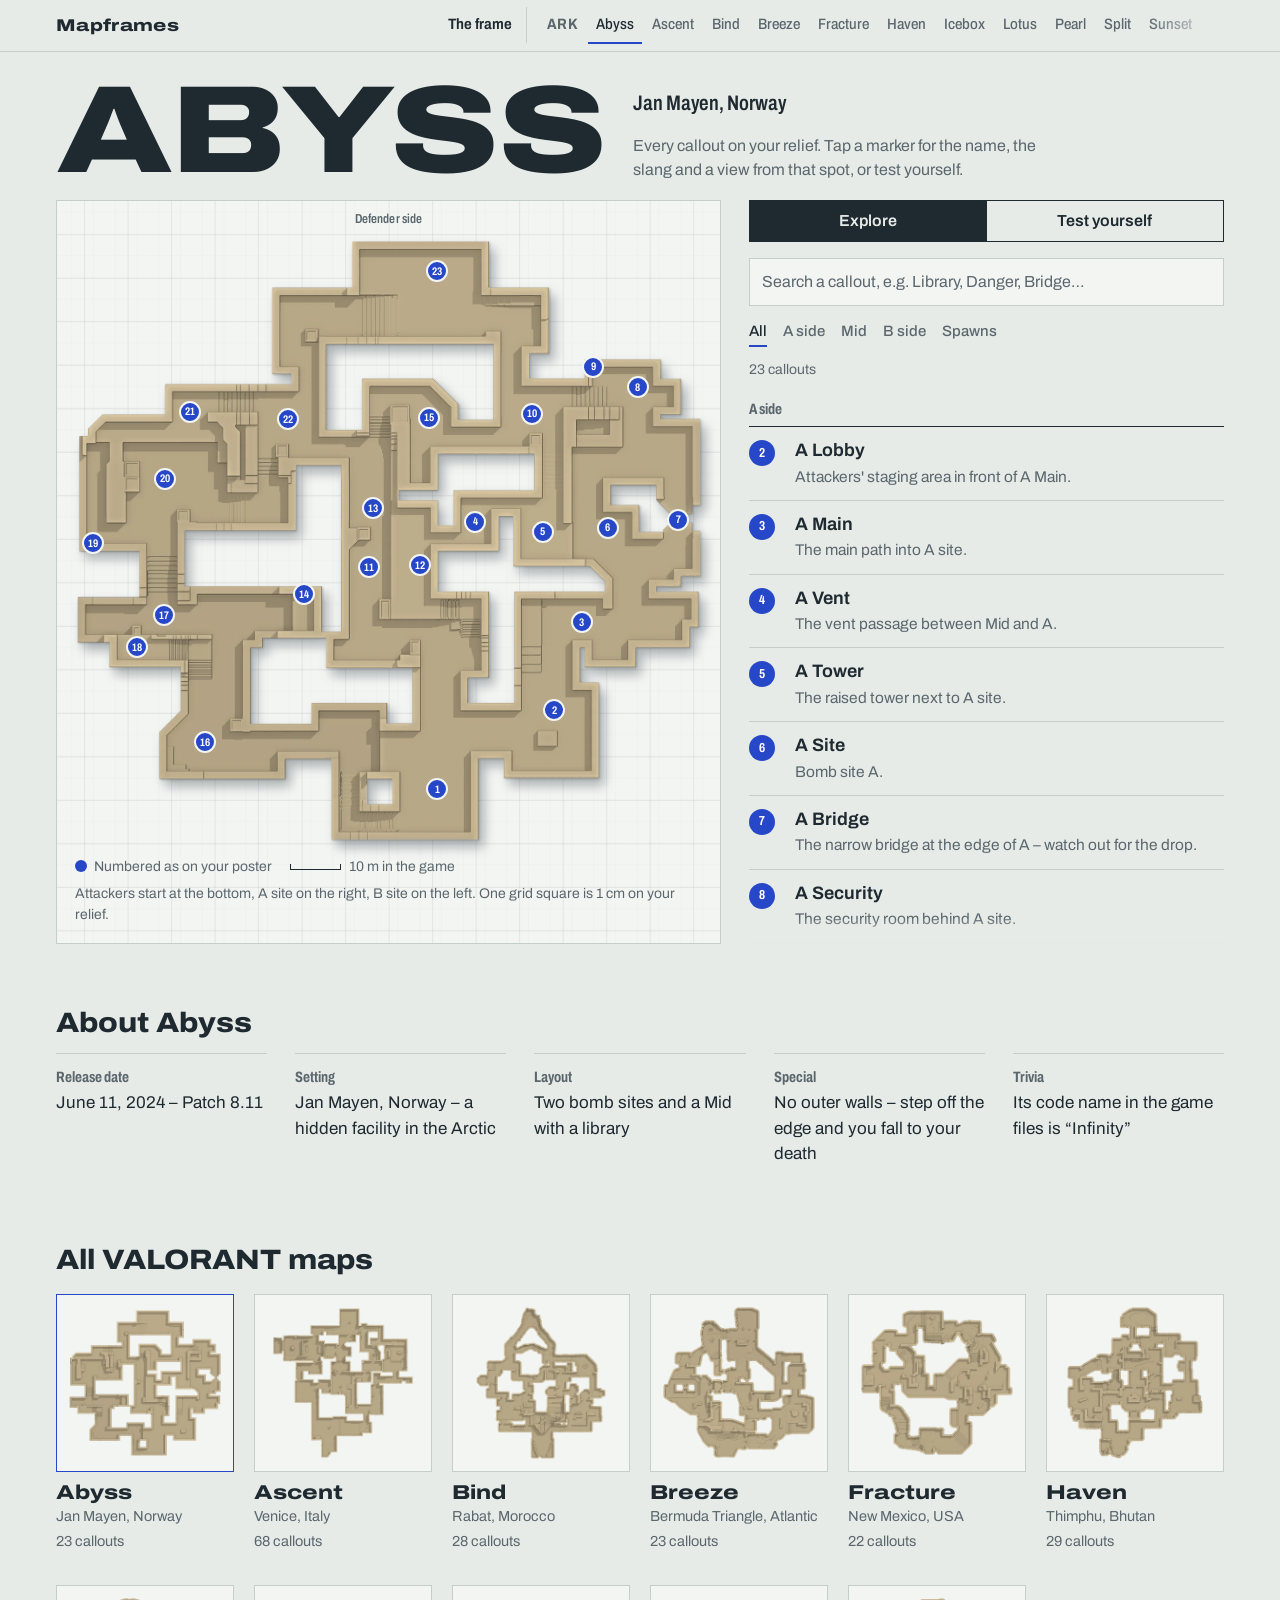
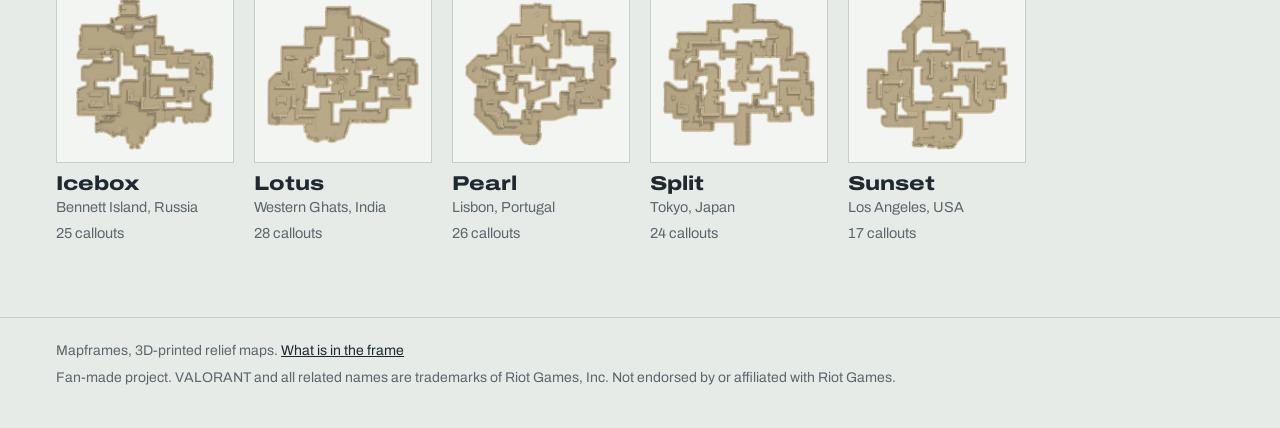
==== commit 18f9079b: "Abyss: relief and thumbnail from the final model (V18), poster preview with V18 silhouette, release " ====
--- a/abyss/index.html
+++ b/abyss/index.html
@@ -44,7 +44,7 @@
     </div>
   </div>
 </section>
-<section class="about wrap"><h2>About Abyss</h2><dl class="facts" style="--n:5"><div><dt>Release date</dt><dd>June 25, 2024 – Episode 9, Act I</dd></div><div><dt>Setting</dt><dd>Jan Mayen, Norway – a hidden facility in the Arctic</dd></div><div><dt>Layout</dt><dd>Two bomb sites and a Mid with a library</dd></div><div><dt>Special</dt><dd>No outer walls – step off the edge and you fall to your death</dd></div><div><dt>Trivia</dt><dd>Its code name in the game files is “Infinity”</dd></div></dl></section>
+<section class="about wrap"><h2>About Abyss</h2><dl class="facts" style="--n:5"><div><dt>Release date</dt><dd>June 11, 2024 – Patch 8.11</dd></div><div><dt>Setting</dt><dd>Jan Mayen, Norway – a hidden facility in the Arctic</dd></div><div><dt>Layout</dt><dd>Two bomb sites and a Mid with a library</dd></div><div><dt>Special</dt><dd>No outer walls – step off the edge and you fall to your death</dd></div><div><dt>Trivia</dt><dd>Its code name in the game files is “Infinity”</dd></div></dl></section>
 <section class="more wrap"><h2>All VALORANT maps</h2><div class="tiles"><a class="tile" href="./" aria-current="page"><span class="im"><img src="../assets/abyss-thumb.webp" alt="" loading="lazy"></span><b>Abyss</b><span>Jan Mayen, Norway</span><span>23 callouts</span></a><a class="tile" href="../ascent/"><span class="im"><img src="../assets/ascent-thumb.webp" alt="" loading="lazy"></span><b>Ascent</b><span>Venice, Italy</span><span>68 callouts</span></a><a class="tile" href="../bind/"><span class="im"><img src="../assets/bind-thumb.webp" alt="" loading="lazy"></span><b>Bind</b><span>Rabat, Morocco</span><span>28 callouts</span></a><a class="tile" href="../breeze/"><span class="im"><img src="../assets/breeze-thumb.webp" alt="" loading="lazy"></span><b>Breeze</b><span>Bermuda Triangle, Atlantic</span><span>23 callouts</span></a><a class="tile" href="../fracture/"><span class="im"><img src="../assets/fracture-thumb.webp" alt="" loading="lazy"></span><b>Fracture</b><span>New Mexico, USA</span><span>22 callouts</span></a><a class="tile" href="../haven/"><span class="im"><img src="../assets/haven-thumb.webp" alt="" loading="lazy"></span><b>Haven</b><span>Thimphu, Bhutan</span><span>29 callouts</span></a><a class="tile" href="../icebox/"><span class="im"><img src="../assets/icebox-thumb.webp" alt="" loading="lazy"></span><b>Icebox</b><span>Bennett Island, Russia</span><span>25 callouts</span></a><a class="tile" href="../lotus/"><span class="im"><img src="../assets/lotus-thumb.webp" alt="" loading="lazy"></span><b>Lotus</b><span>Western Ghats, India</span><span>28 callouts</span></a><a class="tile" href="../pearl/"><span class="im"><img src="../assets/pearl-thumb.webp" alt="" loading="lazy"></span><b>Pearl</b><span>Lisbon, Portugal</span><span>26 callouts</span></a><a class="tile" href="../split/"><span class="im"><img src="../assets/split-thumb.webp" alt="" loading="lazy"></span><b>Split</b><span>Tokyo, Japan</span><span>24 callouts</span></a><a class="tile" href="../sunset/"><span class="im"><img src="../assets/sunset-thumb.webp" alt="" loading="lazy"></span><b>Sunset</b><span>Los Angeles, USA</span><span>17 callouts</span></a></div></section>
 </main>
 <footer><div class="wrap"><span>Mapframes, 3D-printed relief maps. <a href="../frame/">What is in the frame</a></span><span>Fan-made project. VALORANT and all related names are trademarks of Riot Games, Inc. Not endorsed by or affiliated with Riot Games.</span></div></footer>
